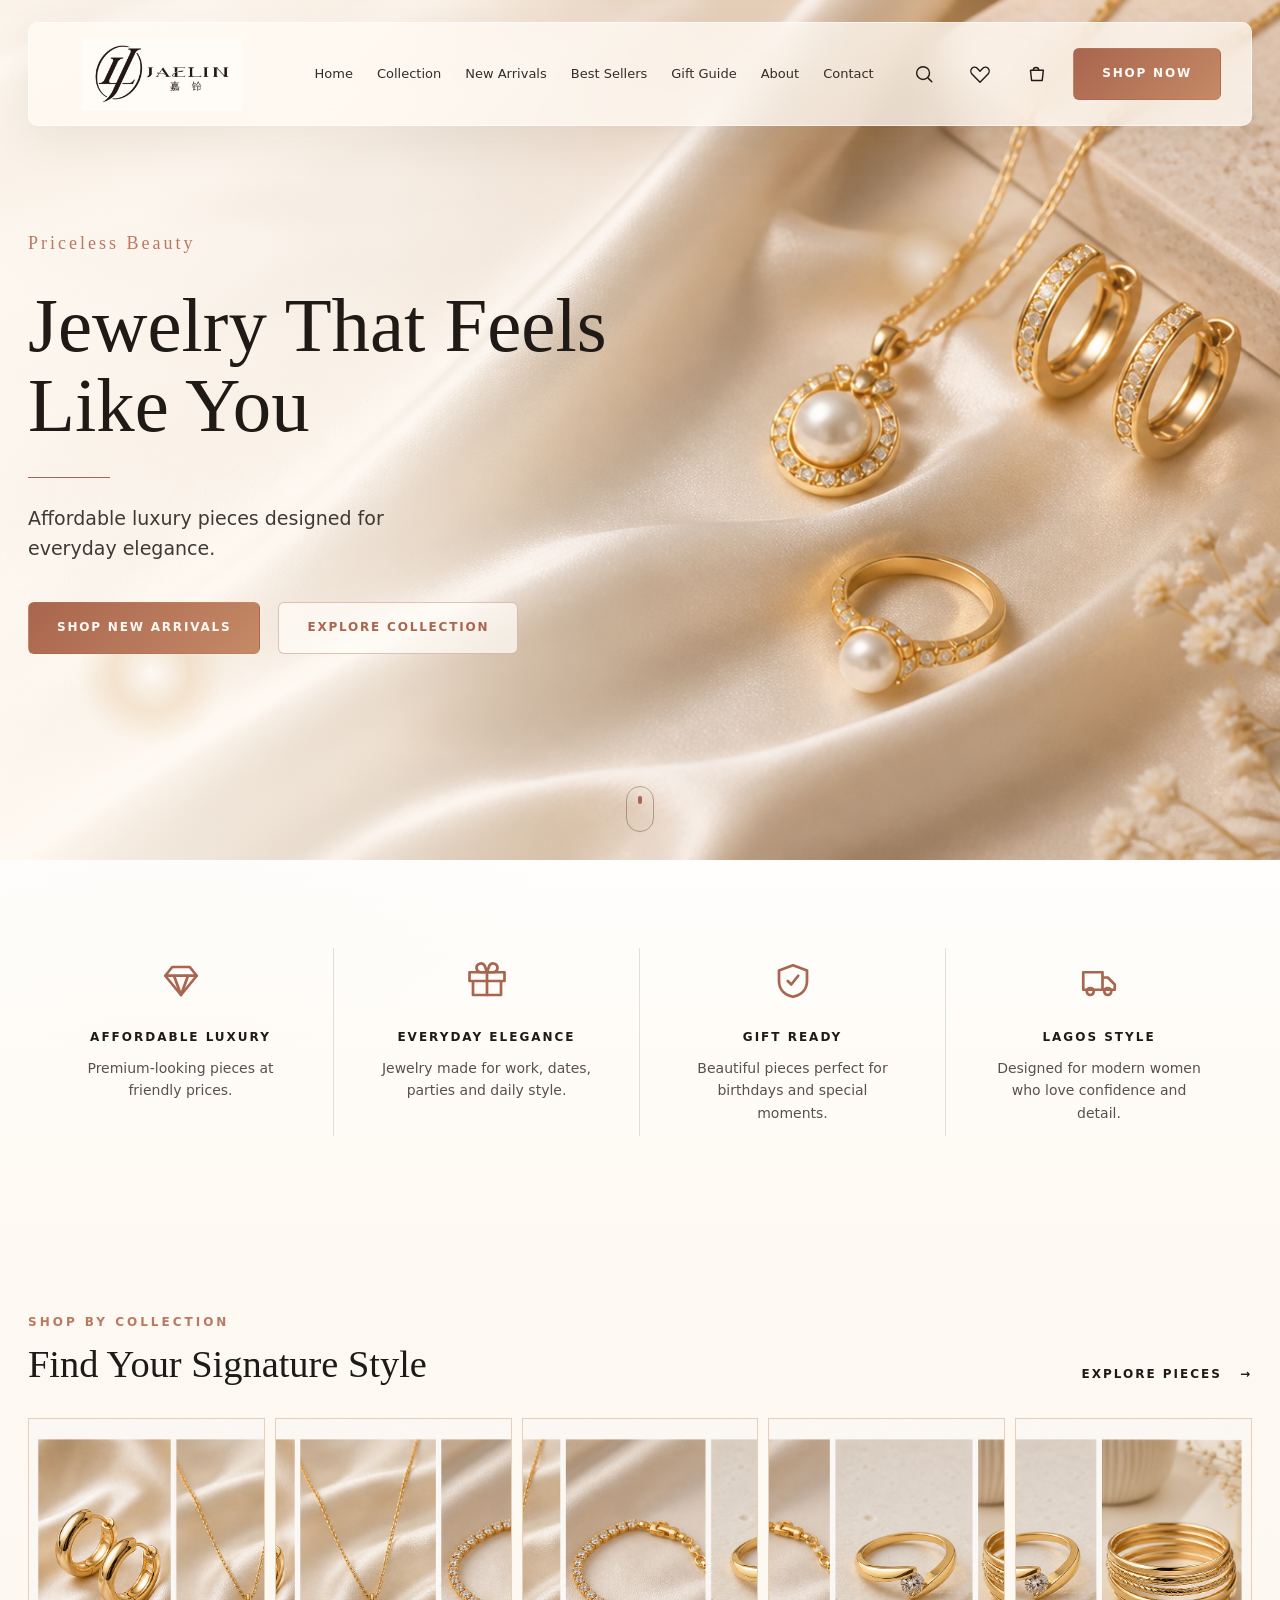
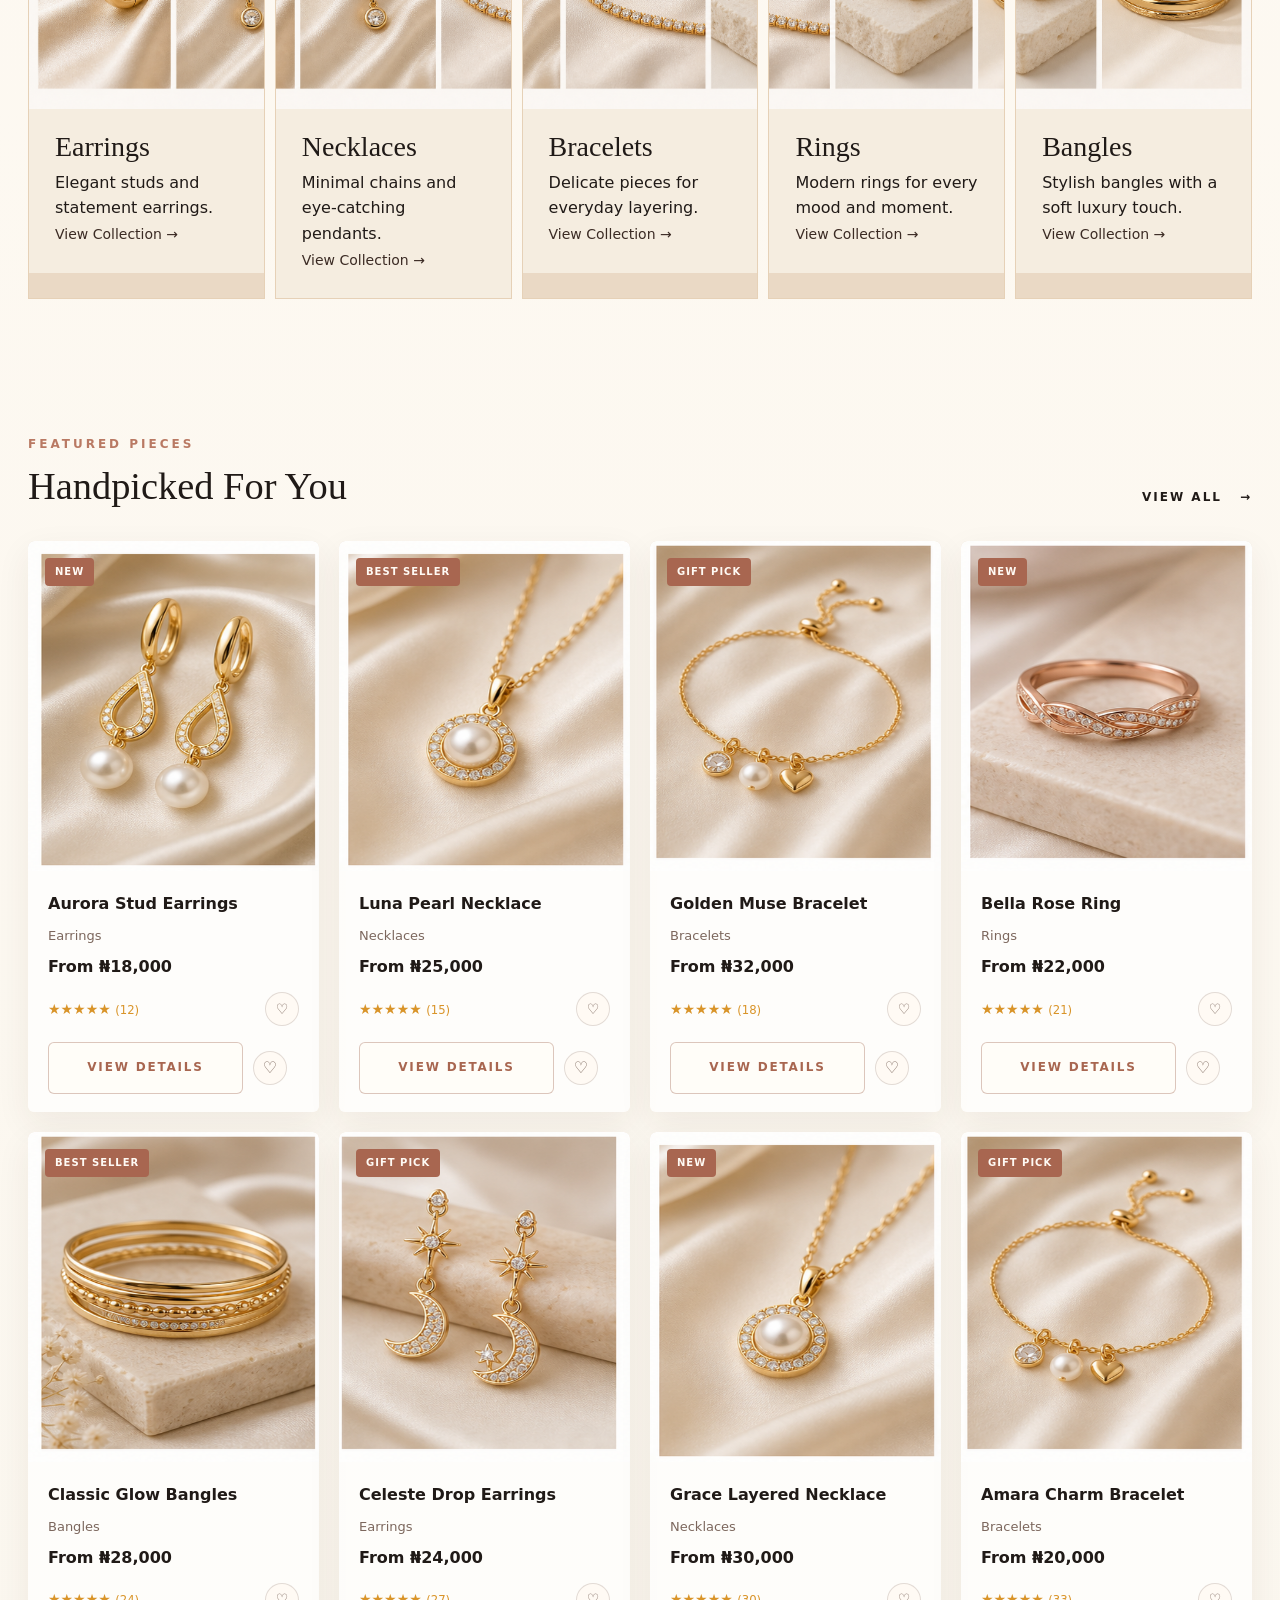
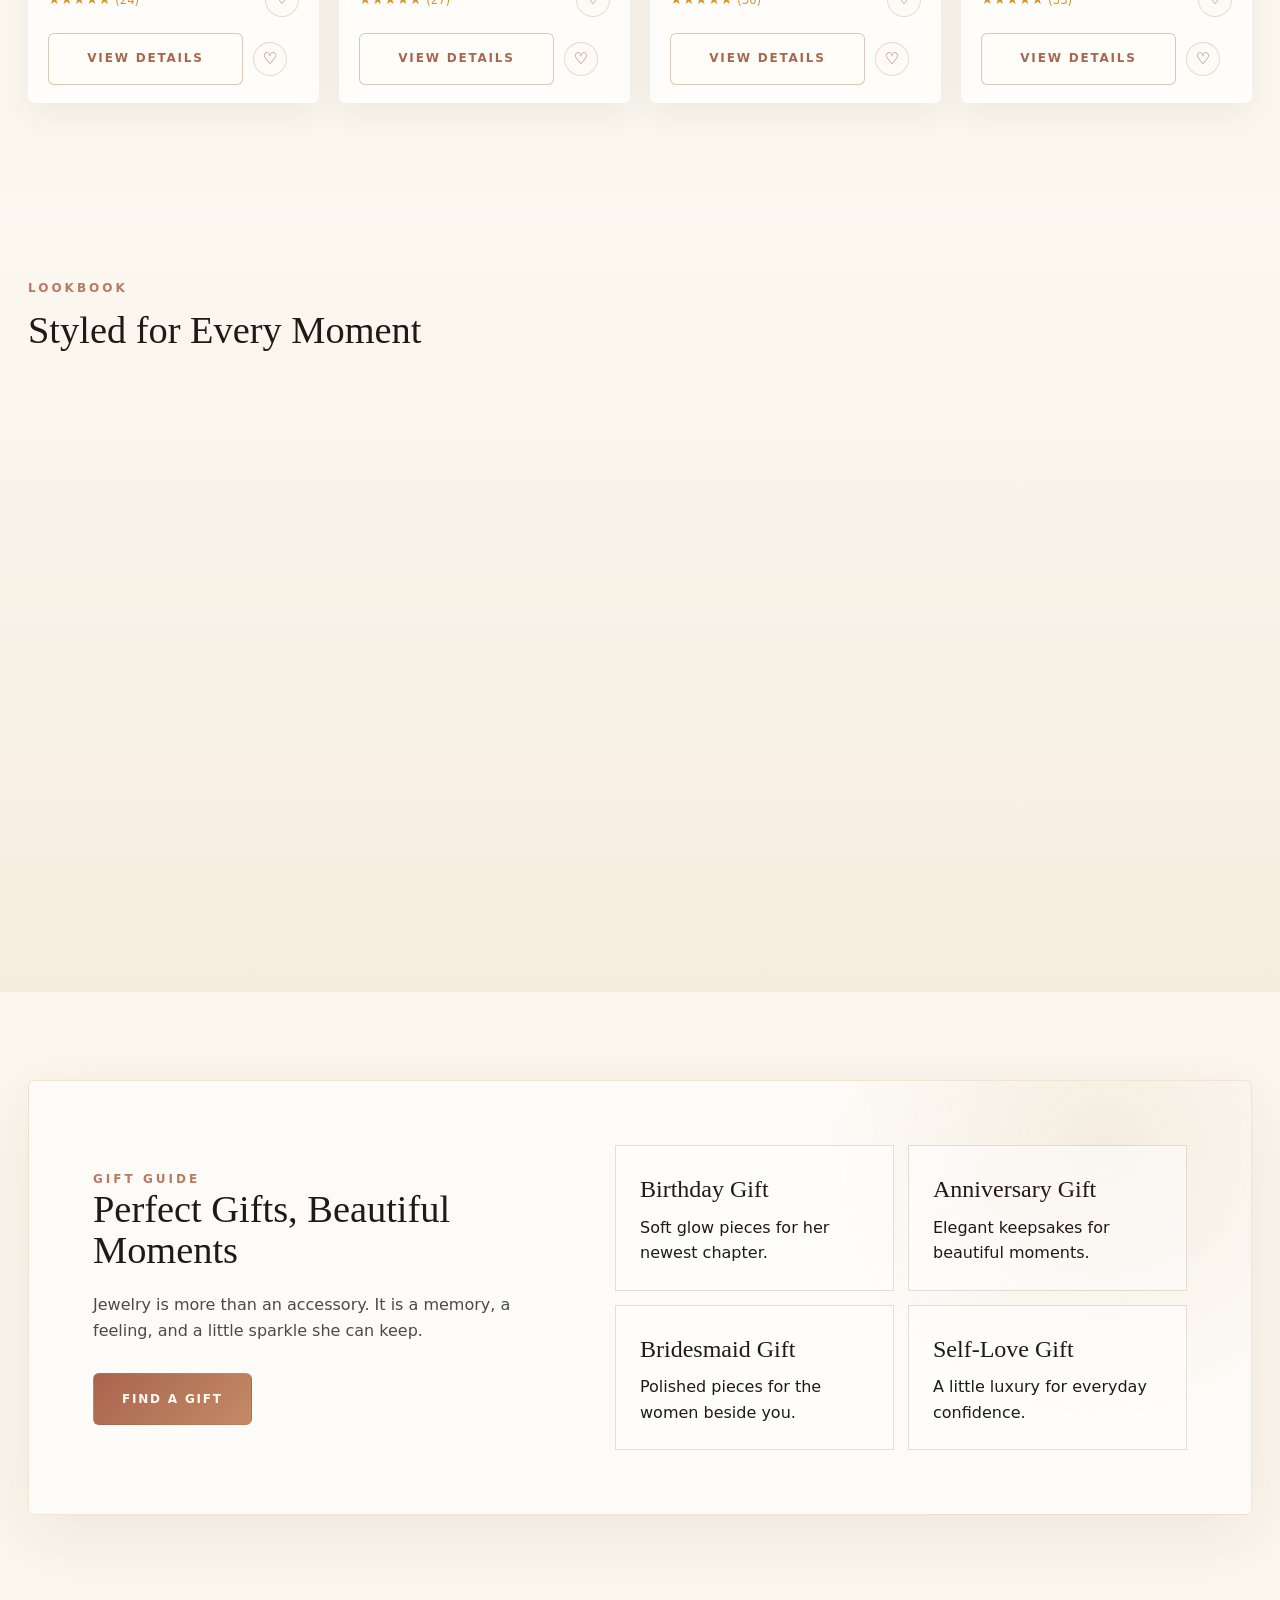
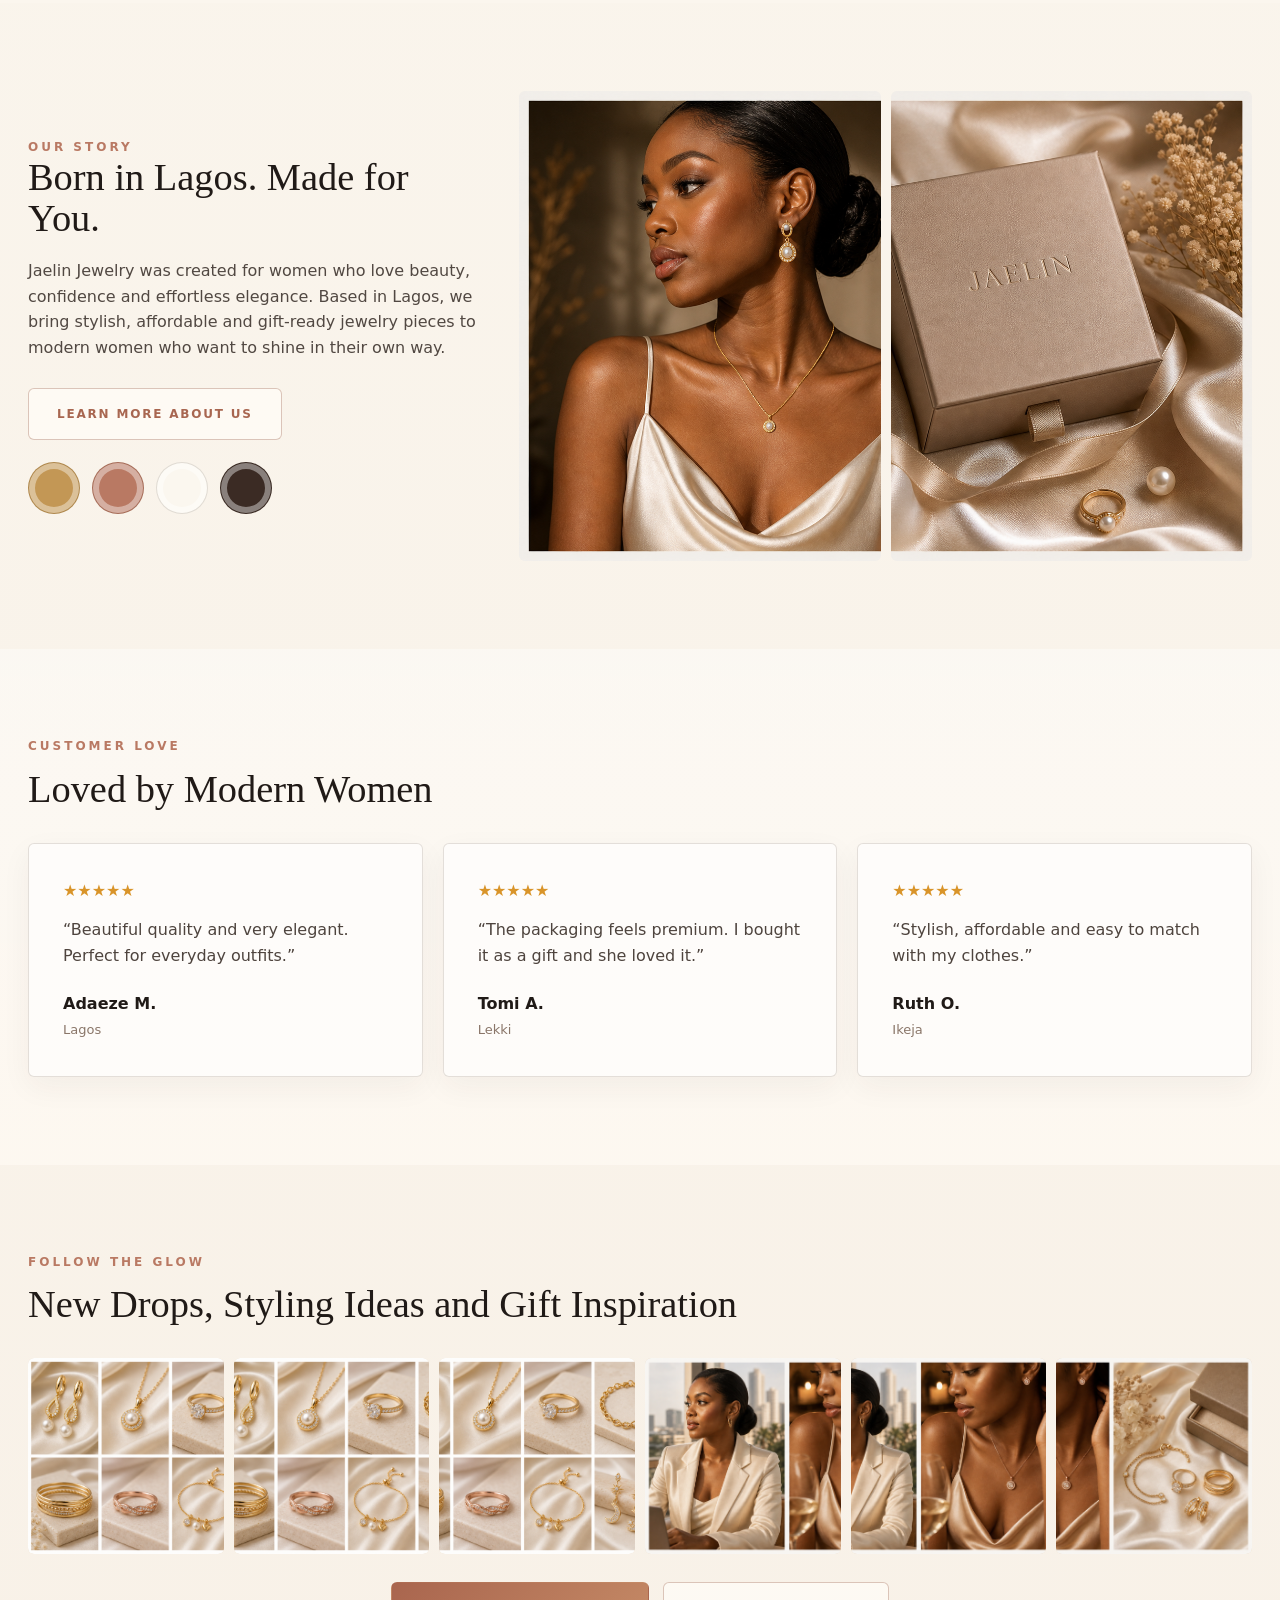
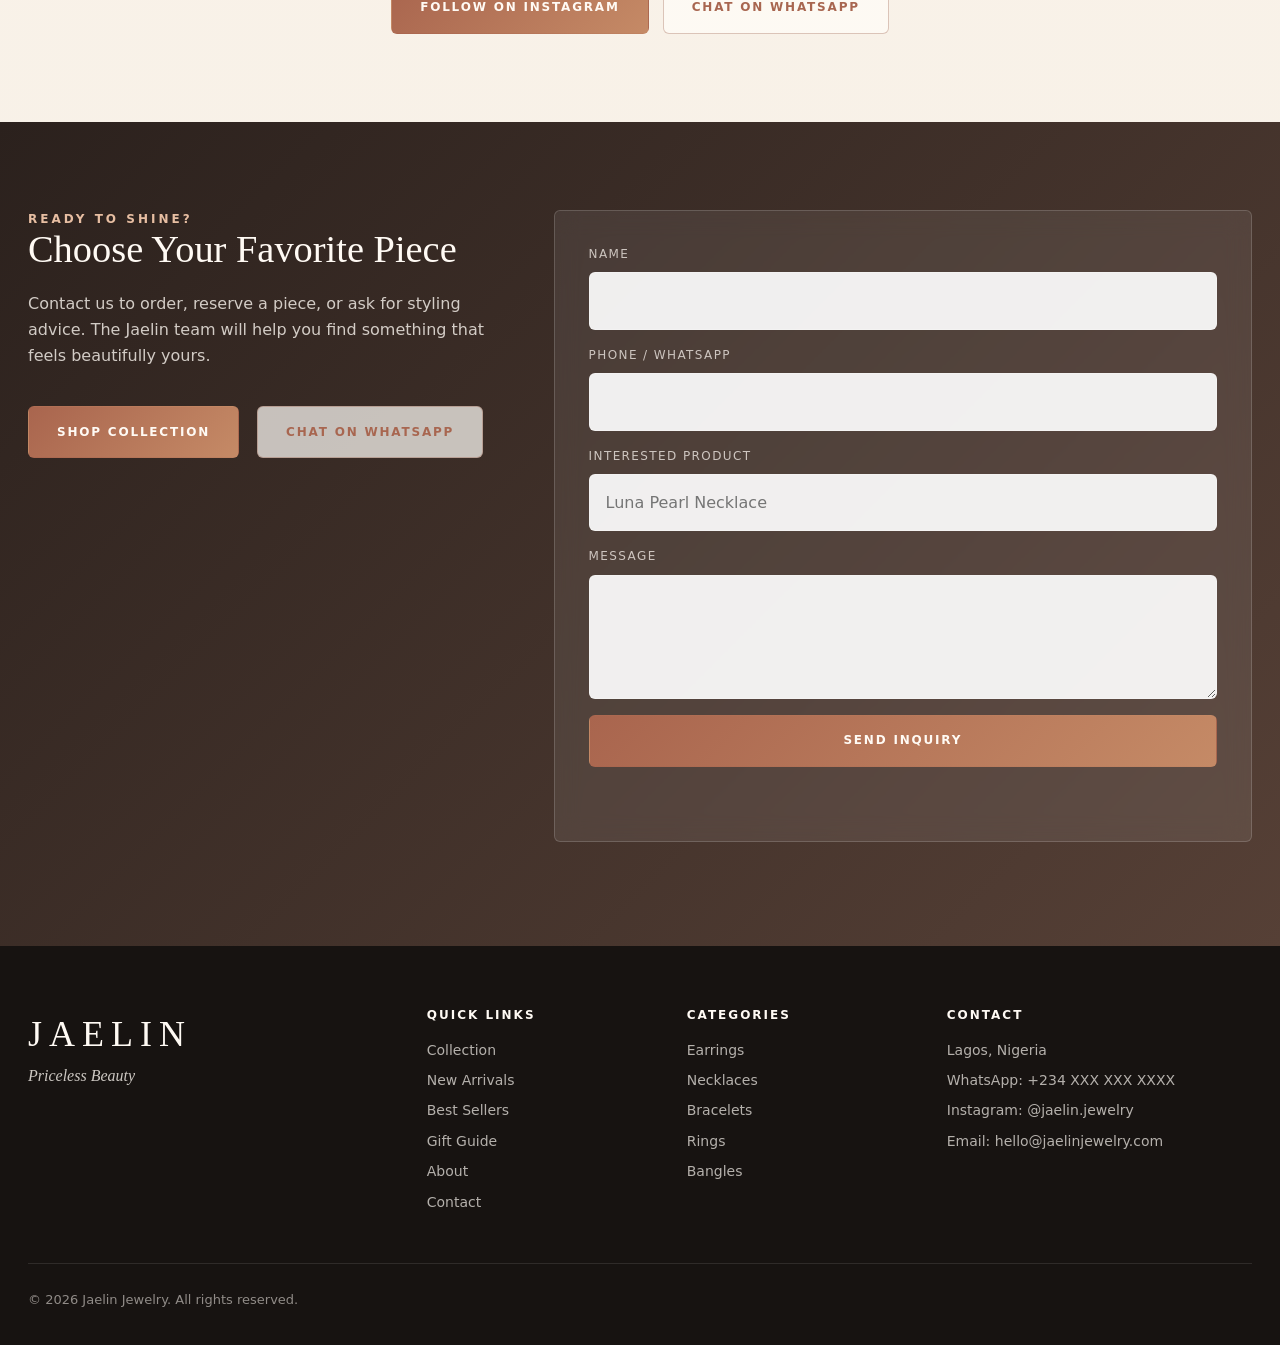
==== index.html @ 7a5c767e "Extract Jaelin Jewelry static site" ====
<!doctype html>
<html lang="en">
<head>
  <meta charset="utf-8">
  <meta name="viewport" content="width=device-width, initial-scale=1">
  <title>Jaelin Jewelry | Priceless Beauty</title>
  <meta name="description" content="Jaelin Jewelry is a Lagos-based affordable luxury jewelry brand for everyday elegance and thoughtful gifts.">
  <style>
    :root {
      --ivory: #fbf7ef;
      --cream: #f4eadc;
      --silk: #ead8c2;
      --champagne: #c39755;
      --rose: #b97963;
      --cocoa: #3b2b24;
      --espresso: #201a17;
      --clay: #a86650;
      --mist: rgba(255, 250, 243, .78);
      --line: rgba(86, 61, 47, .16);
      --shadow: 0 22px 60px rgba(64, 42, 30, .13);
      --radius: 6px;
      --serif: Georgia, "Times New Roman", serif;
      --sans: Inter, ui-sans-serif, system-ui, -apple-system, BlinkMacSystemFont, "Segoe UI", sans-serif;
    }

    * { box-sizing: border-box; }
    html { scroll-behavior: smooth; }
    body {
      margin: 0;
      overflow-x: hidden;
      color: var(--espresso);
      background:
        radial-gradient(circle at 14% 8%, rgba(211, 180, 128, .22), transparent 28rem),
        linear-gradient(180deg, #fffaf3 0%, #fbf7ef 44%, #f7efe5 100%);
      font-family: var(--sans);
      line-height: 1.6;
    }

    img { max-width: 100%; display: block; }
    a { color: inherit; text-decoration: none; }
    button, input, textarea { font: inherit; }
    button { cursor: pointer; }

    .container {
      width: min(1320px, calc(100% - 56px));
      margin: 0 auto;
    }

    .eyebrow {
      color: var(--rose);
      font-size: 12px;
      letter-spacing: 3px;
      text-transform: uppercase;
      font-weight: 700;
    }

    h1, h2, h3 {
      margin: 0;
      font-family: var(--serif);
      font-weight: 400;
      line-height: 1.05;
      color: var(--espresso);
      letter-spacing: 0;
    }

    h1 { font-size: clamp(52px, 6vw, 104px); max-width: 680px; }
    h2 { font-size: clamp(32px, 3vw, 52px); }
    h3 { font-size: 26px; }
    p { margin: 0; }

    .btn {
      position: relative;
      display: inline-flex;
      align-items: center;
      justify-content: center;
      gap: 10px;
      min-height: 52px;
      padding: 0 28px;
      border: 1px solid rgba(154, 91, 67, .34);
      border-radius: var(--radius);
      background: rgba(255, 252, 247, .72);
      color: var(--clay);
      font-size: 12px;
      font-weight: 800;
      letter-spacing: 1.8px;
      text-transform: uppercase;
      overflow: hidden;
      transition: transform .25s ease, border-color .25s ease, color .25s ease, background .25s ease;
    }

    .btn::after {
      content: "";
      position: absolute;
      inset: 0;
      transform: translateX(-120%) skewX(-18deg);
      background: linear-gradient(90deg, transparent, rgba(255,255,255,.42), transparent);
      transition: transform .65s ease;
    }

    .btn:hover { transform: translateY(-2px); border-color: rgba(195,151,85,.66); color: var(--espresso); }
    .btn:hover::after { transform: translateX(120%) skewX(-18deg); }
    .btn-primary { background: linear-gradient(135deg, #a9654e, #c58a66); color: #fffaf4; border-color: transparent; }
    .btn-dark { background: var(--espresso); color: #fffaf4; border-color: var(--espresso); }

    .site-header {
      position: fixed;
      z-index: 50;
      top: 22px;
      left: 0;
      width: 100%;
      transition: top .25s ease, background .25s ease, box-shadow .25s ease;
    }

    .nav-shell {
      height: 104px;
      display: flex;
      align-items: center;
      gap: 24px;
      padding: 0 30px;
      border: 1px solid rgba(255,255,255,.58);
      border-radius: 10px;
      background: rgba(255, 250, 243, .76);
      backdrop-filter: blur(18px);
      box-shadow: 0 14px 45px rgba(71, 45, 31, .08);
    }

    .site-header.scrolled { top: 10px; }
    .site-header.scrolled .nav-shell { background: rgba(255, 250, 243, .9); box-shadow: var(--shadow); }

    .brand {
      width: 224px;
      flex: 0 0 auto;
      display: flex;
      align-items: center;
      line-height: 1;
    }

    .brand img {
      width: 206px;
      max-height: 74px;
      object-fit: contain;
      mix-blend-mode: multiply;
    }

    .desktop-nav {
      flex: 1;
      display: flex;
      justify-content: center;
      gap: 24px;
      font-size: 13px;
      color: #352c27;
      white-space: nowrap;
    }

    .desktop-nav a {
      position: relative;
      padding: 10px 0;
    }

    .desktop-nav a::after {
      content: "";
      position: absolute;
      left: 0;
      bottom: 2px;
      width: 100%;
      height: 1px;
      transform: scaleX(0);
      transform-origin: right;
      background: var(--champagne);
      transition: transform .25s ease;
    }

    .desktop-nav a:hover::after { transform: scaleX(1); transform-origin: left; }

    .nav-actions {
      display: flex;
      align-items: center;
      gap: 18px;
    }

    .icon-btn {
      width: 38px;
      height: 38px;
      border: 0;
      border-radius: 999px;
      background: transparent;
      display: inline-grid;
      place-items: center;
      color: var(--espresso);
      transition: background .2s ease, transform .2s ease;
    }

    .icon-btn:hover { background: rgba(177,117,86,.1); transform: translateY(-1px); }
    .icon { width: 22px; height: 22px; stroke: currentColor; stroke-width: 1.55; fill: none; stroke-linecap: round; stroke-linejoin: round; }
    .hamburger { display: none; }

    .mobile-menu {
      display: none;
      position: fixed;
      z-index: 49;
      inset: 0 0 auto 0;
      padding: 132px 28px 28px;
      background: rgba(255, 250, 243, .96);
      backdrop-filter: blur(20px);
      transform: translateY(-105%);
      transition: transform .32s ease;
      box-shadow: var(--shadow);
    }

    .mobile-menu.open { transform: translateY(0); }
    .mobile-menu a { display: block; padding: 16px 0; border-bottom: 1px solid var(--line); font-size: 16px; }

    .hero {
      position: relative;
      min-height: 860px;
      padding-top: 165px;
      background-image:
        linear-gradient(90deg, rgba(255,250,243,.86) 0%, rgba(255,250,243,.68) 30%, rgba(255,250,243,.08) 62%),
        url("assets/hero-jewelry.png");
      background-size: cover;
      background-position: center;
      overflow: hidden;
    }

    .hero::before, .hero::after {
      content: "";
      position: absolute;
      width: 150px;
      height: 150px;
      border-radius: 50%;
      pointer-events: none;
      background: radial-gradient(circle, rgba(255,255,255,.55), rgba(210,157,78,.18) 36%, transparent 70%);
      animation: floatGlow 8s ease-in-out infinite;
    }

    .hero::before { right: 22%; top: 22%; }
    .hero::after { left: 6%; bottom: 13%; animation-delay: -3s; }

    .hero-copy {
      position: relative;
      z-index: 1;
      padding: 64px 0 82px;
      max-width: 700px;
    }

    .hero-copy .eyebrow { margin-bottom: 28px; font-family: var(--serif); font-size: 18px; letter-spacing: 3px; text-transform: none; font-weight: 400; }
    .hero-line { width: 82px; height: 1px; margin: 30px 0 25px; background: var(--clay); }
    .hero-copy p { max-width: 400px; font-size: 19px; color: #3f3934; }
    .hero-ctas { display: flex; gap: 18px; flex-wrap: wrap; margin-top: 38px; }

    .scroll-cue {
      position: absolute;
      left: 50%;
      bottom: 28px;
      transform: translateX(-50%);
      width: 28px;
      height: 46px;
      border: 1px solid rgba(87,61,46,.4);
      border-radius: 999px;
    }
    .scroll-cue::after {
      content: "";
      position: absolute;
      top: 9px;
      left: 50%;
      width: 4px;
      height: 8px;
      transform: translateX(-50%);
      border-radius: 999px;
      background: var(--clay);
      animation: cue 1.8s ease-in-out infinite;
    }

    section { padding: 88px 0; }
    .promise { background: linear-gradient(180deg, rgba(255,255,255,.82), rgba(255,250,243,.72)); }
    .promise-grid {
      display: grid;
      grid-template-columns: repeat(4, 1fr);
      gap: 0;
      border-bottom: 1px solid transparent;
    }

    .promise-card {
      min-height: 150px;
      padding: 12px 44px;
      text-align: center;
      border-right: 1px solid var(--line);
      transition: transform .25s ease;
    }
    .promise-card:last-child { border-right: 0; }
    .promise-card:hover { transform: translateY(-6px); }
    .promise-card .icon { width: 42px; height: 42px; margin: 0 auto 18px; color: var(--clay); }
    .promise-card h4, .product-info h4 {
      margin: 0 0 10px;
      font-size: 12px;
      letter-spacing: 2px;
      text-transform: uppercase;
      color: var(--espresso);
    }
    .promise-card p { color: #5a504a; font-size: 14px; }

    .section-head {
      display: flex;
      justify-content: space-between;
      align-items: end;
      gap: 24px;
      margin-bottom: 34px;
    }
    .section-head .eyebrow { margin-bottom: 12px; }
    .view-all { display: inline-flex; align-items: center; gap: 18px; font-size: 12px; font-weight: 800; letter-spacing: 2px; text-transform: uppercase; }

    .collection-grid {
      display: grid;
      grid-template-columns: repeat(5, 1fr);
      gap: 10px;
    }

    .collection-card {
      position: relative;
      min-height: 390px;
      overflow: hidden;
      background: #ead9c5;
      border: 1px solid rgba(195,151,85,.12);
      transition: transform .28s ease, box-shadow .28s ease, border-color .28s ease;
    }
    .collection-card:hover { transform: translateY(-7px); box-shadow: var(--shadow); border-color: rgba(195,151,85,.48); }
    .collection-card img { width: 100%; height: 290px; object-fit: cover; transition: transform .5s ease; }
    .collection-card:hover img { transform: scale(1.045); }
    .collection-card .copy { padding: 23px 26px 26px; background: rgba(251,247,239,.66); }
    .collection-card h3 { margin-bottom: 8px; font-size: 28px; }
    .text-link { display: inline-flex; gap: 8px; align-items: center; font-size: 14px; color: #3b2b24; }

    .featured { padding-top: 48px; }
    .product-grid {
      display: grid;
      grid-template-columns: repeat(4, 1fr);
      gap: 20px;
    }

    .product-card {
      position: relative;
      overflow: hidden;
      border-radius: var(--radius);
      background: rgba(255,255,255,.72);
      box-shadow: 0 12px 35px rgba(68,45,31,.07);
      transition: transform .28s ease, box-shadow .28s ease;
    }
    .product-card:hover { transform: translateY(-8px); box-shadow: var(--shadow); }
    .product-media {
      position: relative;
      height: 330px;
      overflow: hidden;
      background: var(--silk);
      background-repeat: no-repeat;
      background-size: 400% 200%;
    }
    .product-media img { display: none; }
    .badge {
      position: absolute;
      top: 17px;
      left: 17px;
      z-index: 2;
      padding: 6px 10px;
      border-radius: 4px;
      background: var(--clay);
      color: #fffaf4;
      font-size: 10px;
      font-weight: 800;
      letter-spacing: 1px;
      text-transform: uppercase;
    }
    .quick-view {
      position: absolute;
      left: 18px;
      right: 18px;
      bottom: 18px;
      min-height: 46px;
      transform: translateY(18px);
      opacity: 0;
      border: 0;
      border-radius: var(--radius);
      background: rgba(32,26,23,.88);
      color: #fffaf4;
      font-size: 12px;
      font-weight: 800;
      letter-spacing: 1.6px;
      text-transform: uppercase;
      transition: opacity .25s ease, transform .25s ease;
    }
    .product-card:hover .quick-view { transform: translateY(0); opacity: 1; }
    .product-info { padding: 20px 20px 18px; }
    .product-info h4 { letter-spacing: 0; text-transform: none; font-size: 16px; font-weight: 600; }
    .category { color: #7c675d; font-size: 13px; }
    .price { margin-top: 7px; font-weight: 800; color: var(--espresso); }
    .stars { display: flex; align-items: center; justify-content: space-between; margin-top: 12px; color: #d99429; font-size: 14px; }
    .heart {
      width: 34px;
      height: 34px;
      border: 1px solid rgba(80,60,50,.16);
      border-radius: 999px;
      background: #fffaf4;
      color: #766258;
      transition: transform .2s ease, color .2s ease, background .2s ease;
    }
    .heart.active { color: #b55952; background: #fff0eb; animation: pulse .32s ease; }
    .product-actions {
      display: grid;
      grid-template-columns: 1fr 46px;
      gap: 10px;
      margin-top: 16px;
      align-items: center;
    }

    .lookbook {
      background: linear-gradient(180deg, rgba(255,250,243,.35), rgba(239,224,204,.42));
    }
    .look-grid { display: grid; grid-template-columns: repeat(3, 1fr); gap: 20px; }
    .look-card { position: relative; min-height: 520px; overflow: hidden; border-radius: var(--radius); background: #d8bfa7; }
    .look-card img { width: 100%; height: 100%; object-fit: cover; transition: transform .5s ease; }
    .look-card:hover img { transform: scale(1.035); }
    .look-card::after { content: ""; position: absolute; inset: 0; background: linear-gradient(180deg, transparent 36%, rgba(31,25,21,.72)); }
    .look-card .copy { position: absolute; z-index: 1; left: 28px; right: 28px; bottom: 28px; color: #fffaf4; }
    .look-card h3 { color: #fffaf4; margin-bottom: 8px; }
    .look-card .text-link { margin-top: 18px; color: #fffaf4; }

    .gift {
      position: relative;
      overflow: hidden;
      background: #fbf6ee;
    }
    .gift-panel {
      display: grid;
      grid-template-columns: .9fr 1.1fr;
      gap: 54px;
      align-items: center;
      padding: 64px;
      border: 1px solid rgba(195,151,85,.22);
      border-radius: var(--radius);
      background:
        radial-gradient(circle at 88% 15%, rgba(195,151,85,.14), transparent 17rem),
        rgba(255,255,255,.5);
      box-shadow: 0 20px 70px rgba(75, 47, 29, .08);
    }
    .gift-options { display: grid; grid-template-columns: repeat(2, 1fr); gap: 14px; }
    .gift-chip {
      padding: 24px;
      border: 1px solid var(--line);
      background: rgba(255,255,255,.56);
      transition: transform .22s ease, border-color .22s ease;
    }
    .gift-chip:hover { transform: translateY(-4px); border-color: rgba(195,151,85,.5); }
    .gift-chip strong { display: block; margin-bottom: 6px; font-family: var(--serif); font-size: 24px; font-weight: 400; }

    .story-grid {
      display: grid;
      grid-template-columns: .76fr 1.24fr;
      gap: 42px;
      align-items: center;
    }
    .story-copy p { max-width: 480px; margin: 20px 0 28px; color: #514842; }
    .story-media { display: grid; grid-template-columns: 1fr 1fr; gap: 10px; }
    .story-media img { height: 470px; width: 100%; object-fit: cover; border-radius: var(--radius); }
    .swatches { display: flex; gap: 12px; margin-top: 22px; }
    .swatch { width: 52px; height: 52px; border-radius: 50%; border: 1px solid rgba(32,26,23,.12); box-shadow: inset 0 0 0 6px rgba(255,255,255,.4); }

    .testimonials { background: linear-gradient(180deg, rgba(255,255,255,.4), rgba(255,250,243,.72)); }
    .testimonial-grid { display: grid; grid-template-columns: repeat(3, 1fr); gap: 20px; }
    .quote {
      padding: 34px;
      border: 1px solid var(--line);
      border-radius: var(--radius);
      background: rgba(255,255,255,.62);
      box-shadow: 0 10px 30px rgba(68,45,31,.05);
    }
    .quote p { margin: 14px 0 22px; color: #4e443e; }
    .quote strong { display: block; }
    .quote span { color: #8a7669; font-size: 13px; }

    .social-grid { display: grid; grid-template-columns: repeat(6, 1fr); gap: 10px; }
    .social-tile { aspect-ratio: 1; overflow: hidden; border-radius: var(--radius); background: #ead8c2; }
    .social-tile img { width: 100%; height: 100%; object-fit: cover; transition: transform .35s ease; }
    .social-tile:hover img { transform: scale(1.06); }
    .social-actions { margin-top: 28px; display: flex; gap: 14px; justify-content: center; flex-wrap: wrap; }

    .contact {
      padding-bottom: 104px;
      background: linear-gradient(135deg, #2b211d, #564036);
      color: #fffaf4;
    }
    .contact h2, .contact h3 { color: #fffaf4; }
    .contact .eyebrow { color: #e7bea2; }
    .contact-grid {
      display: grid;
      grid-template-columns: .8fr 1.2fr;
      gap: 60px;
      align-items: start;
    }
    .contact-copy p { max-width: 480px; margin: 22px 0 32px; color: rgba(255,250,244,.78); }
    .contact-form {
      display: grid;
      gap: 16px;
      padding: 34px;
      border: 1px solid rgba(255,255,255,.16);
      border-radius: var(--radius);
      background: rgba(255,255,255,.08);
      backdrop-filter: blur(12px);
    }
    .field { display: grid; gap: 8px; }
    .field label { font-size: 12px; letter-spacing: 1.4px; text-transform: uppercase; color: rgba(255,250,244,.72); }
    .field input, .field textarea {
      width: 100%;
      border: 1px solid rgba(255,255,255,.2);
      border-radius: var(--radius);
      background: rgba(255,255,255,.92);
      color: var(--espresso);
      padding: 15px 16px;
      outline: 0;
    }
    .field textarea { min-height: 124px; resize: vertical; }
    .form-note { min-height: 24px; color: #f1cfb6; }

    .site-footer {
      padding: 60px 0 34px;
      background: #171311;
      color: rgba(255,250,244,.78);
    }
    .footer-grid {
      display: grid;
      grid-template-columns: 1.3fr .8fr .8fr 1.1fr;
      gap: 38px;
      padding-bottom: 42px;
      border-bottom: 1px solid rgba(255,255,255,.1);
    }
    .footer-logo strong { display: block; font-family: var(--serif); color: #fffaf4; font-size: 36px; font-weight: 400; letter-spacing: 7px; }
    .footer-logo span { font-family: var(--serif); font-style: italic; }
    .footer-col h4 { color: #fffaf4; margin: 0 0 14px; font-size: 12px; letter-spacing: 2px; text-transform: uppercase; }
    .footer-col a, .footer-col p { display: block; margin: 8px 0; color: rgba(255,250,244,.68); font-size: 14px; }
    .copyright { padding-top: 26px; font-size: 13px; color: rgba(255,250,244,.52); }

    .modal, .toast {
      position: fixed;
      z-index: 100;
      pointer-events: none;
      opacity: 0;
      transition: opacity .25s ease;
    }
    .modal { inset: 0; display: grid; place-items: center; padding: 24px; background: rgba(31,25,21,.5); }
    .modal.open { pointer-events: auto; opacity: 1; }
    .modal-card {
      width: min(840px, 100%);
      max-height: min(760px, calc(100vh - 48px));
      overflow: auto;
      display: grid;
      grid-template-columns: 1fr 1fr;
      gap: 0;
      border-radius: 10px;
      background: #fffaf4;
      transform: scale(.96) translateY(16px);
      transition: transform .25s ease;
      box-shadow: 0 35px 90px rgba(0,0,0,.28);
    }
    .modal.open .modal-card { transform: scale(1) translateY(0); }
    .modal-media {
      min-height: 460px;
      background: #ead8c2;
      background-repeat: no-repeat;
      background-size: 400% 200%;
    }
    .modal-media img { display: none; }
    .modal-body { position: relative; padding: 38px; }
    .modal-close { position: absolute; top: 18px; right: 18px; }
    .modal-body h3 { margin: 12px 0; font-size: 38px; }
    .detail-list { margin: 22px 0; padding: 18px 0; border-top: 1px solid var(--line); border-bottom: 1px solid var(--line); color: #584c45; }
    .modal-actions { display: flex; flex-wrap: wrap; gap: 12px; }

    .toast {
      left: 50%;
      bottom: 34px;
      transform: translate(-50%, 16px);
      padding: 15px 20px;
      border-radius: 999px;
      background: rgba(32,26,23,.94);
      color: #fffaf4;
      box-shadow: var(--shadow);
    }
    .toast.show { opacity: 1; transform: translate(-50%, 0); }

    .bottom-cta {
      display: none;
      position: fixed;
      z-index: 45;
      left: 14px;
      right: 14px;
      bottom: 14px;
      min-height: 56px;
      border: 0;
      border-radius: 999px;
      background: linear-gradient(135deg, #a9654e, #c58a66);
      color: #fffaf4;
      font-weight: 800;
      letter-spacing: 1.4px;
      text-transform: uppercase;
      box-shadow: 0 18px 42px rgba(70, 43, 31, .24);
    }
    .mobile-quick-nav {
      display: none;
      position: fixed;
      z-index: 44;
      left: 14px;
      right: 14px;
      bottom: 78px;
      grid-template-columns: repeat(4, 1fr);
      border: 1px solid rgba(255,255,255,.58);
      border-radius: 999px;
      background: rgba(255, 250, 243, .9);
      backdrop-filter: blur(14px);
      box-shadow: 0 14px 38px rgba(70,43,31,.12);
      overflow: hidden;
    }
    .mobile-quick-nav a,
    .mobile-quick-nav button {
      min-height: 44px;
      border: 0;
      background: transparent;
      color: var(--espresso);
      display: grid;
      place-items: center;
      font-size: 11px;
      font-weight: 800;
      letter-spacing: 1px;
      text-transform: uppercase;
    }

    .reveal { opacity: 0; transform: translateY(26px); transition: opacity .7s ease, transform .7s ease; }
    .reveal.in { opacity: 1; transform: translateY(0); }

    @keyframes floatGlow {
      0%, 100% { transform: translate3d(0,0,0); opacity: .75; }
      50% { transform: translate3d(18px,-20px,0); opacity: .38; }
    }
    @keyframes cue {
      0% { transform: translate(-50%, 0); opacity: 1; }
      70% { transform: translate(-50%, 15px); opacity: 0; }
      100% { transform: translate(-50%, 0); opacity: 0; }
    }
    @keyframes pulse {
      0%,100% { transform: scale(1); }
      50% { transform: scale(1.18); }
    }

    @media (max-width: 1120px) {
      .desktop-nav { display: none; }
      .hamburger, .mobile-menu { display: block; }
      .nav-shell { height: 88px; padding: 0 24px; justify-content: space-between; }
      .brand { width: auto; }
      .brand img { width: 176px; max-height: 62px; }
      .nav-actions .icon-btn:not(.hamburger), .nav-actions .btn { display: none; }
      .hero { min-height: 850px; padding-top: 122px; background-position: 58% center; }
      .promise-grid { grid-template-columns: repeat(2, 1fr); }
      .promise-card:nth-child(2) { border-right: 0; }
      .collection-grid { grid-template-columns: repeat(3, 1fr); }
      .product-grid { grid-template-columns: repeat(2, 1fr); }
      .story-grid, .contact-grid, .gift-panel { grid-template-columns: 1fr; }
      .social-grid { grid-template-columns: repeat(3, 1fr); }
      .footer-grid { grid-template-columns: repeat(2, 1fr); }
    }

    @media (max-width: 720px) {
      .container { width: min(100% - 32px, 560px); }
      .site-header { top: 12px; }
      .nav-shell { height: 76px; border-radius: 8px; padding: 0 16px; }
      .brand img { width: 142px; max-height: 54px; }
      .hero {
        min-height: 780px;
        padding-top: 90px;
        background-image:
          linear-gradient(180deg, rgba(255,250,243,.9) 0%, rgba(255,250,243,.74) 42%, rgba(255,250,243,.22) 100%),
          url("assets/hero-jewelry.png");
        background-position: 61% top;
      }
      .hero-copy { padding: 92px 0 70px; }
      .hero-copy .eyebrow { font-size: 15px; margin-bottom: 18px; }
      h1 { font-size: 48px; max-width: 340px; }
      h2 { font-size: 34px; }
      .hero-copy p { font-size: 16px; max-width: 310px; }
      .hero-ctas { margin-top: 28px; gap: 10px; }
      .btn { width: 100%; min-height: 50px; padding: 0 18px; }
      section { padding: 62px 0; }
      .section-head { align-items: start; flex-direction: column; margin-bottom: 26px; }
      .promise-grid, .collection-grid, .product-grid, .look-grid, .testimonial-grid, .footer-grid { grid-template-columns: 1fr; }
      .promise-card { border-right: 0; border-bottom: 1px solid var(--line); padding: 24px 18px; }
      .collection-card { min-height: auto; }
      .collection-card img, .product-media { height: 280px; }
      .look-card { min-height: 390px; }
      .gift-panel { padding: 28px; }
      .gift-options { grid-template-columns: 1fr; }
      .story-media { grid-template-columns: 1fr; }
      .story-media img { height: 340px; }
      .social-grid { grid-template-columns: repeat(2, 1fr); }
      .contact-form { padding: 22px; }
      .modal-card { grid-template-columns: 1fr; }
      .modal-media { min-height: 280px; }
      .modal-body { padding: 28px 22px 24px; }
      .modal-body h3 { font-size: 30px; }
      .bottom-cta { display: block; }
      .mobile-quick-nav { display: grid; }
      body { padding-bottom: 138px; }
    }
  </style>
</head>
<body>
  <header class="site-header" id="header">
    <div class="container">
      <div class="nav-shell">
        <a class="brand" href="index.html#home" aria-label="Jaelin Jewelry Home">
          <img src="assets/jaelin-logo.jpg" alt="Jaelin Jewelry logo">
        </a>
        <nav class="desktop-nav" aria-label="Primary navigation">
          <a href="index.html#home">Home</a>
          <a href="collection.html">Collection</a>
          <a href="new-arrivals.html">New Arrivals</a>
          <a href="collection.html#best-sellers">Best Sellers</a>
          <a href="gift-guide.html">Gift Guide</a>
          <a href="about.html">About</a>
          <a href="contact.html">Contact</a>
        </nav>
        <div class="nav-actions">
          <button class="icon-btn" aria-label="Search"><svg class="icon" viewBox="0 0 24 24"><circle cx="11" cy="11" r="7"></circle><path d="m16.5 16.5 4 4"></path></svg></button>
          <button class="icon-btn js-wishlist" aria-label="Wishlist"><svg class="icon" viewBox="0 0 24 24"><path d="M20.8 5.8c-1.5-1.7-4.1-1.7-5.7 0L12 9l-3.1-3.2c-1.6-1.7-4.2-1.7-5.7 0-1.6 1.7-1.6 4.4 0 6.1L12 21l8.8-9.1c1.6-1.7 1.6-4.4 0-6.1z"></path></svg></button>
          <button class="icon-btn" aria-label="Cart"><svg class="icon" viewBox="0 0 24 24"><path d="M6 8h14l-1.2 11H7.2L6 8z"></path><path d="M9 8a3 3 0 0 1 6 0"></path></svg></button>
          <a class="btn btn-primary" href="collection.html">Shop Now</a>
          <button class="icon-btn hamburger" id="menuToggle" aria-label="Open menu" aria-expanded="false"><svg class="icon" viewBox="0 0 24 24"><path d="M4 7h16M4 12h16M4 17h16"></path></svg></button>
        </div>
      </div>
    </div>
  </header>

  <nav class="mobile-menu" id="mobileMenu" aria-label="Mobile navigation">
    <a href="index.html#home">Home</a>
    <a href="collection.html">Collection</a>
    <a href="new-arrivals.html">New Arrivals</a>
    <a href="collection.html#best-sellers">Best Sellers</a>
    <a href="gift-guide.html">Gift Guide</a>
    <a href="about.html">About</a>
    <a href="contact.html">Contact</a>
  </nav>

  <main>
    <section class="hero" id="home">
      <div class="container">
        <div class="hero-copy reveal">
          <div class="eyebrow">Priceless Beauty</div>
          <h1>Jewelry That Feels Like You</h1>
          <div class="hero-line"></div>
          <p>Affordable luxury pieces designed for everyday elegance.</p>
          <div class="hero-ctas">
            <a class="btn btn-primary" href="new-arrivals.html">Shop New Arrivals</a>
            <a class="btn" href="collection.html">Explore Collection</a>
          </div>
        </div>
      </div>
      <a href="#promise" class="scroll-cue" aria-label="Scroll to brand promise"></a>
    </section>

    <section class="promise" id="promise">
      <div class="container">
        <div class="promise-grid reveal">
          <article class="promise-card">
            <svg class="icon" viewBox="0 0 24 24"><path d="M3 9h18l-9 11L3 9z"></path><path d="M7 4h10l4 5H3l4-5zM8 9l4 11 4-11"></path></svg>
            <h4>Affordable Luxury</h4>
            <p>Premium-looking pieces at friendly prices.</p>
          </article>
          <article class="promise-card">
            <svg class="icon" viewBox="0 0 24 24"><path d="M20 12v8H4v-8M2 7h20v5H2z"></path><path d="M12 20V7M12 7H8.5a2.5 2.5 0 1 1 2.2-3.7L12 7zm0 0h3.5a2.5 2.5 0 1 0-2.2-3.7L12 7z"></path></svg>
            <h4>Everyday Elegance</h4>
            <p>Jewelry made for work, dates, parties and daily style.</p>
          </article>
          <article class="promise-card">
            <svg class="icon" viewBox="0 0 24 24"><path d="M12 3 20 6v6c0 5-3.4 8-8 9-4.6-1-8-4-8-9V6l8-3z"></path><path d="m9 12 2 2 4-5"></path></svg>
            <h4>Gift Ready</h4>
            <p>Beautiful pieces perfect for birthdays and special moments.</p>
          </article>
          <article class="promise-card">
            <svg class="icon" viewBox="0 0 24 24"><path d="M3 7h11v10H3zM14 10h3l4 4v3h-7z"></path><circle cx="7" cy="18" r="2"></circle><circle cx="17" cy="18" r="2"></circle></svg>
            <h4>Lagos Style</h4>
            <p>Designed for modern women who love confidence and detail.</p>
          </article>
        </div>
      </div>
    </section>

    <section id="collection">
      <div class="container">
        <div class="section-head reveal">
          <div>
            <div class="eyebrow">Shop by Collection</div>
            <h2>Find Your Signature Style</h2>
          </div>
          <a class="view-all" href="collection.html">Explore Pieces <span>→</span></a>
        </div>
        <div class="collection-grid reveal" id="collectionGrid"></div>
      </div>
    </section>

    <section class="featured" id="featured">
      <div class="container">
        <div class="section-head reveal">
          <div>
            <div class="eyebrow">Featured Pieces</div>
            <h2>Handpicked For You</h2>
          </div>
          <a class="view-all" href="collection.html#best-sellers">View All <span>→</span></a>
        </div>
        <div class="product-grid reveal" id="productGrid"></div>
      </div>
    </section>

    <section class="lookbook" id="new">
      <div class="container">
        <div class="section-head reveal">
          <div>
            <div class="eyebrow">Lookbook</div>
            <h2>Styled for Every Moment</h2>
          </div>
        </div>
        <div class="look-grid reveal" id="lookGrid"></div>
      </div>
    </section>

    <section class="gift" id="gift">
      <div class="container">
        <div class="gift-panel reveal">
          <div>
            <div class="eyebrow">Gift Guide</div>
            <h2>Perfect Gifts, Beautiful Moments</h2>
            <p style="margin:22px 0 30px; color:#514842; max-width:520px;">Jewelry is more than an accessory. It is a memory, a feeling, and a little sparkle she can keep.</p>
            <a class="btn btn-primary" href="gift-guide.html">Find a Gift</a>
          </div>
          <div class="gift-options">
            <div class="gift-chip"><strong>Birthday Gift</strong><p>Soft glow pieces for her newest chapter.</p></div>
            <div class="gift-chip"><strong>Anniversary Gift</strong><p>Elegant keepsakes for beautiful moments.</p></div>
            <div class="gift-chip"><strong>Bridesmaid Gift</strong><p>Polished pieces for the women beside you.</p></div>
            <div class="gift-chip"><strong>Self-Love Gift</strong><p>A little luxury for everyday confidence.</p></div>
          </div>
        </div>
      </div>
    </section>

    <section id="about">
      <div class="container">
        <div class="story-grid reveal">
          <div class="story-copy">
            <div class="eyebrow">Our Story</div>
            <h2>Born in Lagos. Made for You.</h2>
            <p>Jaelin Jewelry was created for women who love beauty, confidence and effortless elegance. Based in Lagos, we bring stylish, affordable and gift-ready jewelry pieces to modern women who want to shine in their own way.</p>
            <a class="btn" href="about.html">Learn More About Us</a>
            <div class="swatches" aria-label="Brand colors">
              <span class="swatch" style="background:#c39755"></span>
              <span class="swatch" style="background:#b97963"></span>
              <span class="swatch" style="background:#fbf7ef"></span>
              <span class="swatch" style="background:#3b2b24"></span>
            </div>
          </div>
          <div class="story-media">
            <img src="assets/story-sheet.png" alt="Modern woman wearing Jaelin Jewelry in Lagos" style="object-position:left center;">
            <img src="assets/story-sheet.png" alt="Jaelin Jewelry gift packaging on silk" style="object-position:right center;">
          </div>
        </div>
      </div>
    </section>

    <section class="testimonials">
      <div class="container">
        <div class="section-head reveal">
          <div>
            <div class="eyebrow">Customer Love</div>
            <h2>Loved by Modern Women</h2>
          </div>
        </div>
        <div class="testimonial-grid reveal">
          <article class="quote"><div style="color:#d99429;">★★★★★</div><p>“Beautiful quality and very elegant. Perfect for everyday outfits.”</p><strong>Adaeze M.</strong><span>Lagos</span></article>
          <article class="quote"><div style="color:#d99429;">★★★★★</div><p>“The packaging feels premium. I bought it as a gift and she loved it.”</p><strong>Tomi A.</strong><span>Lekki</span></article>
          <article class="quote"><div style="color:#d99429;">★★★★★</div><p>“Stylish, affordable and easy to match with my clothes.”</p><strong>Ruth O.</strong><span>Ikeja</span></article>
        </div>
      </div>
    </section>

    <section>
      <div class="container">
        <div class="section-head reveal">
          <div>
            <div class="eyebrow">Follow the Glow</div>
            <h2>New Drops, Styling Ideas and Gift Inspiration</h2>
          </div>
        </div>
        <div class="social-grid reveal" id="socialGrid"></div>
        <div class="social-actions reveal">
          <button class="btn btn-primary js-social">Follow on Instagram</button>
          <button class="btn js-whatsapp">Chat on WhatsApp</button>
        </div>
      </div>
    </section>

    <section class="contact" id="contact">
      <div class="container">
        <div class="contact-grid reveal">
          <div class="contact-copy">
            <div class="eyebrow">Ready to Shine?</div>
            <h2>Choose Your Favorite Piece</h2>
            <p>Contact us to order, reserve a piece, or ask for styling advice. The Jaelin team will help you find something that feels beautifully yours.</p>
            <div class="hero-ctas">
              <a class="btn btn-primary" href="collection.html">Shop Collection</a>
              <button class="btn js-whatsapp">Chat on WhatsApp</button>
            </div>
          </div>
          <form class="contact-form" id="contactForm" novalidate>
            <div class="field"><label for="name">Name</label><input id="name" name="name" autocomplete="name" required></div>
            <div class="field"><label for="phone">Phone / WhatsApp</label><input id="phone" name="phone" autocomplete="tel" required></div>
            <div class="field"><label for="product">Interested Product</label><input id="product" name="product" placeholder="Luna Pearl Necklace" required></div>
            <div class="field"><label for="message">Message</label><textarea id="message" name="message" required></textarea></div>
            <button class="btn btn-primary" type="submit">Send Inquiry</button>
            <p class="form-note" id="formNote"></p>
          </form>
        </div>
      </div>
    </section>
  </main>

  <footer class="site-footer">
    <div class="container">
      <div class="footer-grid">
        <div class="footer-logo"><strong>JAELIN</strong><span>Priceless Beauty</span></div>
        <div class="footer-col"><h4>Quick Links</h4><a href="collection.html">Collection</a><a href="new-arrivals.html">New Arrivals</a><a href="collection.html#best-sellers">Best Sellers</a><a href="gift-guide.html">Gift Guide</a><a href="about.html">About</a><a href="contact.html">Contact</a></div>
        <div class="footer-col"><h4>Categories</h4><a href="collection.html#earrings">Earrings</a><a href="collection.html#necklaces">Necklaces</a><a href="collection.html#bracelets">Bracelets</a><a href="collection.html#rings">Rings</a><a href="collection.html#bangles">Bangles</a></div>
        <div class="footer-col"><h4>Contact</h4><p>Lagos, Nigeria</p><p>WhatsApp: +234 XXX XXX XXXX</p><p>Instagram: @jaelin.jewelry</p><p>Email: hello@jaelinjewelry.com</p></div>
      </div>
      <div class="copyright">© 2026 Jaelin Jewelry. All rights reserved.</div>
    </div>
  </footer>

  <div class="modal" id="modal" aria-hidden="true" role="dialog" aria-modal="true">
    <div class="modal-card">
      <div class="modal-media"><img id="modalImage" src="assets/product-sheet.png" alt=""></div>
      <div class="modal-body">
        <button class="icon-btn modal-close" id="modalClose" aria-label="Close"><svg class="icon" viewBox="0 0 24 24"><path d="M6 6l12 12M18 6 6 18"></path></svg></button>
        <div class="eyebrow" id="modalTag">New</div>
        <h3 id="modalTitle">Aurora Stud Earrings</h3>
        <p class="category" id="modalCategory">Earrings</p>
        <p class="price" id="modalPrice">From ₦18,000</p>
        <div class="detail-list">
          <p id="modalDesc">A soft-glow piece designed for elegant everyday styling.</p>
          <p><strong>Scenes:</strong> Daily Wear / Gift / Party / Office</p>
          <p><strong>Material:</strong> Premium alloy, gold-tone finish, pearl-inspired detail</p>
        </div>
        <div class="modal-actions">
          <button class="btn btn-primary js-modal-wishlist">Add to Wishlist</button>
          <button class="btn js-whatsapp">Chat to Order</button>
        </div>
      </div>
    </div>
  </div>

  <div class="toast" id="toast">Added to wishlist</div>
  <nav class="mobile-quick-nav" aria-label="Mobile quick navigation">
    <a href="index.html#home">Home</a>
    <a href="collection.html">Collection</a>
    <button class="js-wishlist" type="button">Wishlist</button>
    <button class="js-whatsapp" type="button">Cart</button>
  </nav>
  <button class="bottom-cta js-whatsapp">Chat to Order</button>

  <script>
    const image = (src, pos) => ({ src, pos });
    const collections = [
      { name: "Earrings", text: "Elegant studs and statement earrings.", img: image("assets/category-sheet.png", "0% center") },
      { name: "Necklaces", text: "Minimal chains and eye-catching pendants.", img: image("assets/category-sheet.png", "25% center") },
      { name: "Bracelets", text: "Delicate pieces for everyday layering.", img: image("assets/category-sheet.png", "50% center") },
      { name: "Rings", text: "Modern rings for every mood and moment.", img: image("assets/category-sheet.png", "75% center") },
      { name: "Bangles", text: "Stylish bangles with a soft luxury touch.", img: image("assets/category-sheet.png", "100% center") }
    ];

    const products = [
      ["Aurora Stud Earrings", "Earrings", "From ₦18,000", "New", "assets/product-sheet.png", "0% 0%"],
      ["Luna Pearl Necklace", "Necklaces", "From ₦25,000", "Best Seller", "assets/product-sheet.png", "33.333% 0%"],
      ["Golden Muse Bracelet", "Bracelets", "From ₦32,000", "Gift Pick", "assets/product-sheet.png", "66.666% 100%"],
      ["Bella Rose Ring", "Rings", "From ₦22,000", "New", "assets/product-sheet.png", "33.333% 100%"],
      ["Classic Glow Bangles", "Bangles", "From ₦28,000", "Best Seller", "assets/product-sheet.png", "0% 100%"],
      ["Celeste Drop Earrings", "Earrings", "From ₦24,000", "Gift Pick", "assets/product-sheet.png", "100% 100%"],
      ["Grace Layered Necklace", "Necklaces", "From ₦30,000", "New", "assets/product-sheet.png", "33.333% 0%"],
      ["Amara Charm Bracelet", "Bracelets", "From ₦20,000", "Gift Pick", "assets/product-sheet.png", "66.666% 100%"]
    ].map(([name, category, price, tag, src, pos]) => ({ name, category, price, tag, src, pos, desc: `${name} brings a refined soft glow to daily styling, thoughtful gifting, and Lagos nights out.` }));

    const looks = [
      ["Office Elegance", "Simple pieces for a polished workday look.", "assets/lookbook-sheet.png", "0% center"],
      ["Date Night Glow", "Soft gold details for romantic evenings.", "assets/lookbook-sheet.png", "50% center"],
      ["Weekend Chic", "Easy layering for brunch, shopping and casual days.", "assets/lookbook-sheet.png", "100% center"]
    ];

    const byId = (id) => document.getElementById(id);
    const toast = byId("toast");

    function showToast(message) {
      toast.textContent = message;
      toast.classList.add("show");
      clearTimeout(showToast.timer);
      showToast.timer = setTimeout(() => toast.classList.remove("show"), 2400);
    }

    function makeImg(src, pos, alt) {
      const img = document.createElement("img");
      img.src = src;
      img.alt = alt;
      img.style.objectPosition = pos;
      return img;
    }

    const collectionGrid = byId("collectionGrid");
    collections.forEach((item) => {
      const card = document.createElement("article");
      card.className = "collection-card";
      card.append(makeImg(item.img.src, item.img.pos, item.name));
      card.insertAdjacentHTML("beforeend", `<div class="copy"><h3>${item.name}</h3><p>${item.text}</p><a class="text-link" href="#featured">View Collection →</a></div>`);
      collectionGrid.append(card);
    });

    const productGrid = byId("productGrid");
    products.forEach((item, index) => {
      const card = document.createElement("article");
      card.className = "product-card reveal";
      card.innerHTML = `
        <div class="product-media">
          <span class="badge">${item.tag}</span>
          <button class="quick-view" data-index="${index}">Quick View</button>
        </div>
        <div class="product-info">
          <h4>${item.name}</h4>
          <p class="category">${item.category}</p>
          <p class="price">${item.price}</p>
          <div class="stars"><span>★★★★★ <small>(${12 + index * 3})</small></span><button class="heart" aria-label="Add ${item.name} to wishlist">♡</button></div>
          <div class="product-actions">
            <button class="btn" data-index="${index}">View Details</button>
            <button class="heart" aria-label="Add ${item.name} to wishlist">♡</button>
          </div>
        </div>`;
      const media = card.querySelector(".product-media");
      media.style.backgroundImage = `url("${item.src}")`;
      media.style.backgroundPosition = item.pos;
      productGrid.append(card);
    });

    const lookGrid = byId("lookGrid");
    looks.forEach(([title, copy, src, pos]) => {
      const card = document.createElement("article");
      card.className = "look-card";
      card.append(makeImg(src, pos, title));
      card.insertAdjacentHTML("beforeend", `<div class="copy"><h3>${title}</h3><p>${copy}</p><a class="text-link" href="#featured">Shop the Look →</a></div>`);
      lookGrid.append(card);
    });

    const socialGrid = byId("socialGrid");
    ["0% 0%","33% 0%","66% 0%","0% 100%","33% 100%","100% 100%"].forEach((pos, index) => {
      const tile = document.createElement("div");
      tile.className = "social-tile";
      tile.append(makeImg(index < 3 ? "assets/product-sheet.png" : "assets/lookbook-sheet.png", pos, "Jaelin Jewelry social post"));
      socialGrid.append(tile);
    });

    function openModal(index) {
      const item = products[index];
      byId("modalTitle").textContent = item.name;
      byId("modalCategory").textContent = item.category;
      byId("modalPrice").textContent = item.price;
      byId("modalTag").textContent = item.tag;
      byId("modalDesc").textContent = item.desc;
      const modalMedia = document.querySelector(".modal-media");
      modalMedia.style.backgroundImage = `url("${item.src}")`;
      modalMedia.style.backgroundPosition = item.pos;
      const modalImage = byId("modalImage");
      modalImage.alt = item.name;
      byId("modal").classList.add("open");
      byId("modal").setAttribute("aria-hidden", "false");
      document.body.style.overflow = "hidden";
    }

    function closeModal() {
      byId("modal").classList.remove("open");
      byId("modal").setAttribute("aria-hidden", "true");
      document.body.style.overflow = "";
    }

    document.addEventListener("click", (event) => {
      const details = event.target.closest("[data-index]");
      if (details) openModal(Number(details.dataset.index));

      const heart = event.target.closest(".heart, .js-wishlist, .js-modal-wishlist");
      if (heart) {
        heart.classList.toggle("active");
        if (heart.classList.contains("heart")) heart.textContent = heart.classList.contains("active") ? "♥" : "♡";
        showToast("Added to wishlist");
      }

      if (event.target.closest(".js-whatsapp")) {
        showToast("WhatsApp contact placeholder. Replace with real number later.");
      }

      if (event.target.closest(".js-social")) {
        showToast("Instagram placeholder. Add your real profile link later.");
      }
    });

    byId("modalClose").addEventListener("click", closeModal);
    byId("modal").addEventListener("click", (event) => { if (event.target.id === "modal") closeModal(); });
    document.addEventListener("keydown", (event) => { if (event.key === "Escape") closeModal(); });

    const menuToggle = byId("menuToggle");
    const mobileMenu = byId("mobileMenu");
    menuToggle.addEventListener("click", () => {
      const open = mobileMenu.classList.toggle("open");
      menuToggle.setAttribute("aria-expanded", String(open));
    });
    mobileMenu.addEventListener("click", (event) => {
      if (event.target.tagName === "A") {
        mobileMenu.classList.remove("open");
        menuToggle.setAttribute("aria-expanded", "false");
      }
    });

    const header = byId("header");
    window.addEventListener("scroll", () => header.classList.toggle("scrolled", window.scrollY > 20), { passive: true });

    const observer = new IntersectionObserver((entries) => {
      entries.forEach((entry) => {
        if (entry.isIntersecting) {
          entry.target.classList.add("in");
          observer.unobserve(entry.target);
        }
      });
    }, { threshold: .12 });
    document.querySelectorAll(".reveal").forEach((node) => observer.observe(node));

    byId("contactForm").addEventListener("submit", (event) => {
      event.preventDefault();
      const form = event.currentTarget;
      const note = byId("formNote");
      const missing = [...form.querySelectorAll("[required]")].filter((field) => !field.value.trim());
      if (missing.length) {
        note.textContent = "Please complete all fields before sending.";
        missing[0].focus();
        return;
      }
      note.textContent = "Thank you. Jaelin team will contact you soon.";
      form.reset();
      showToast("Inquiry sent");
    });
  </script>
</body>
</html>
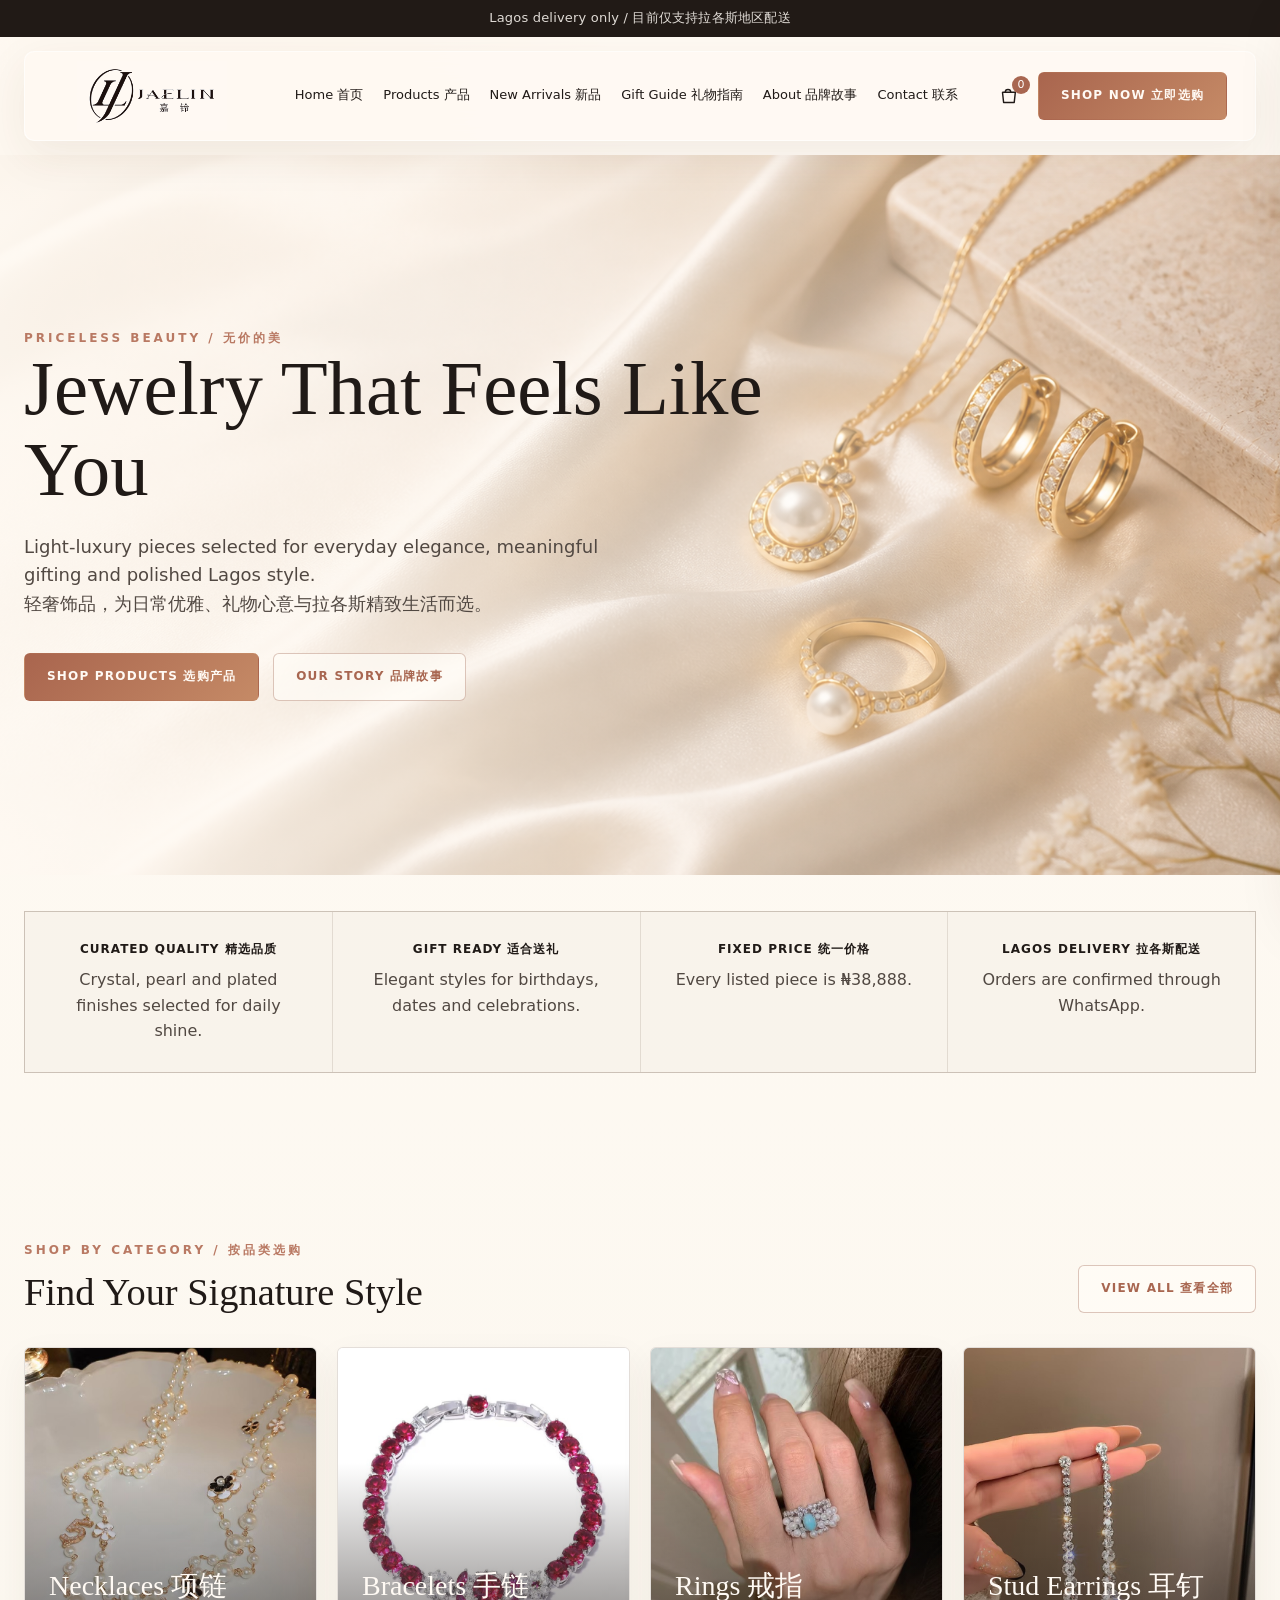
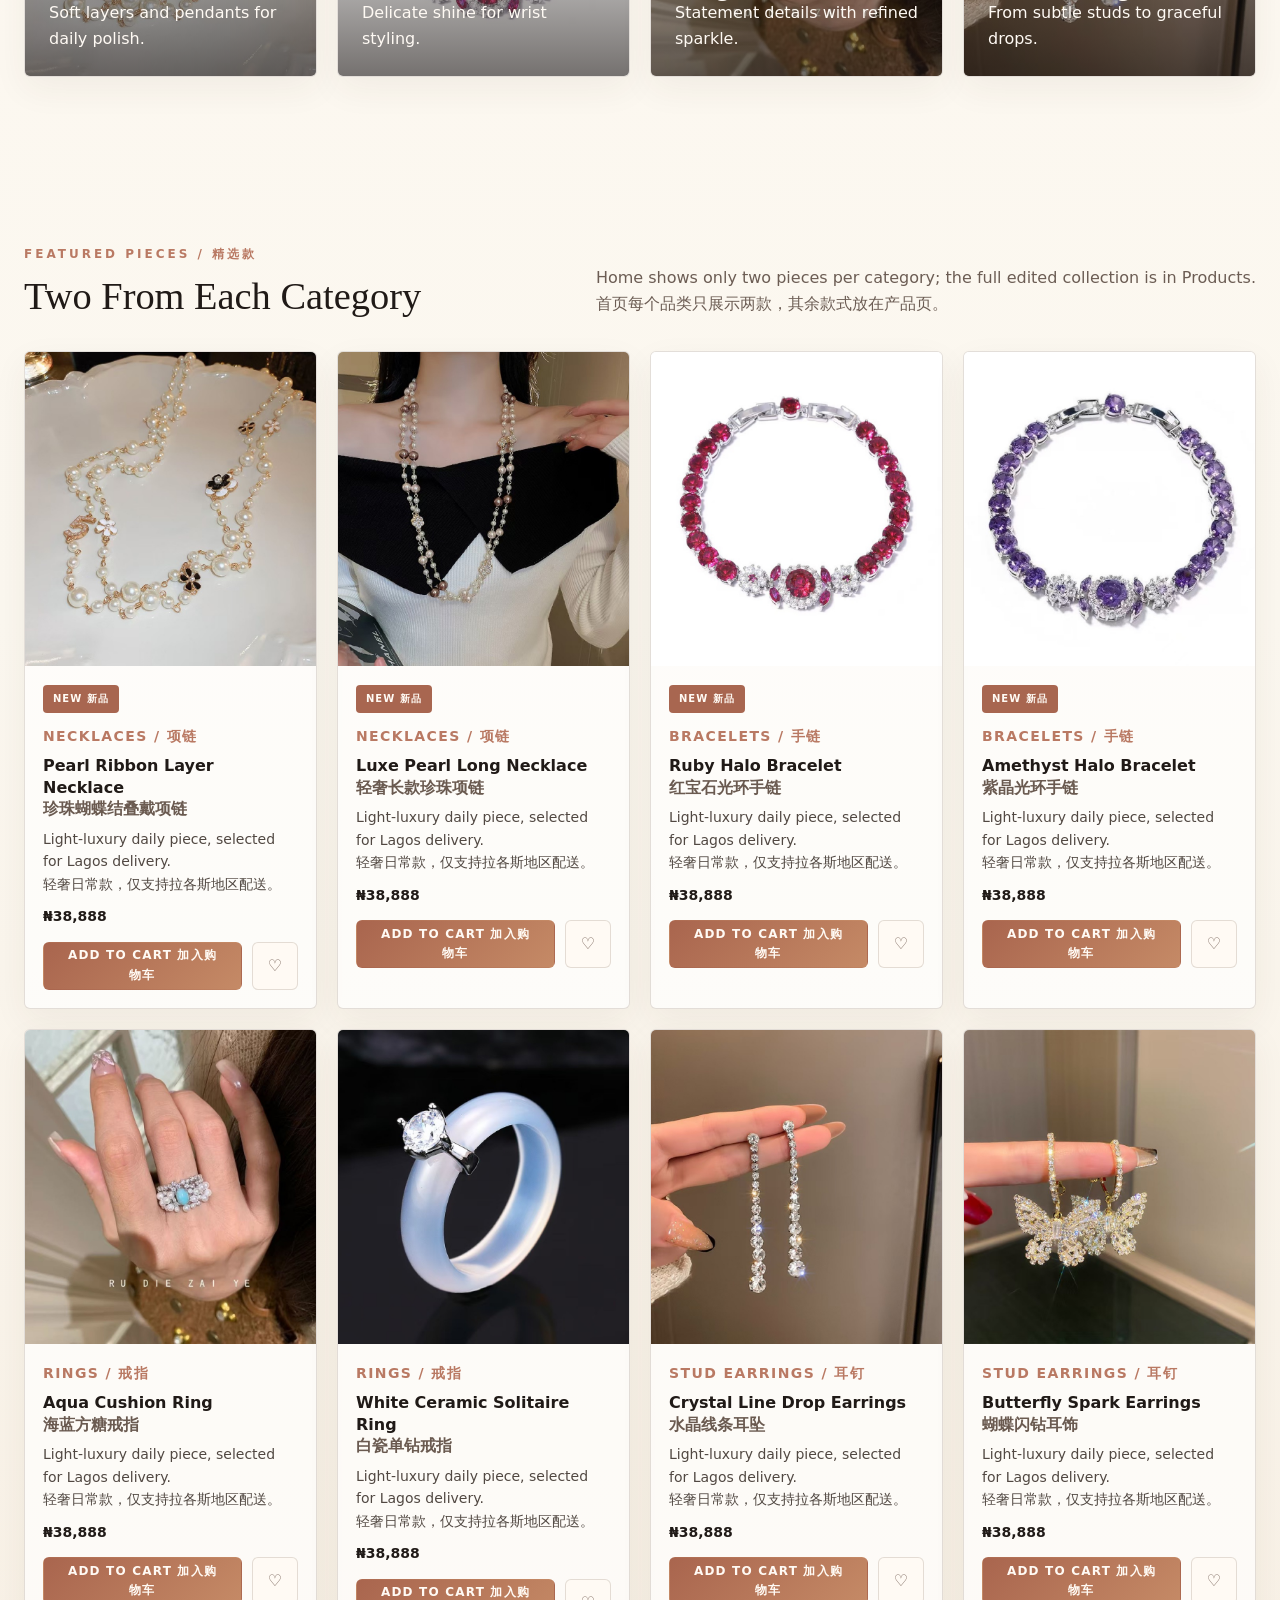
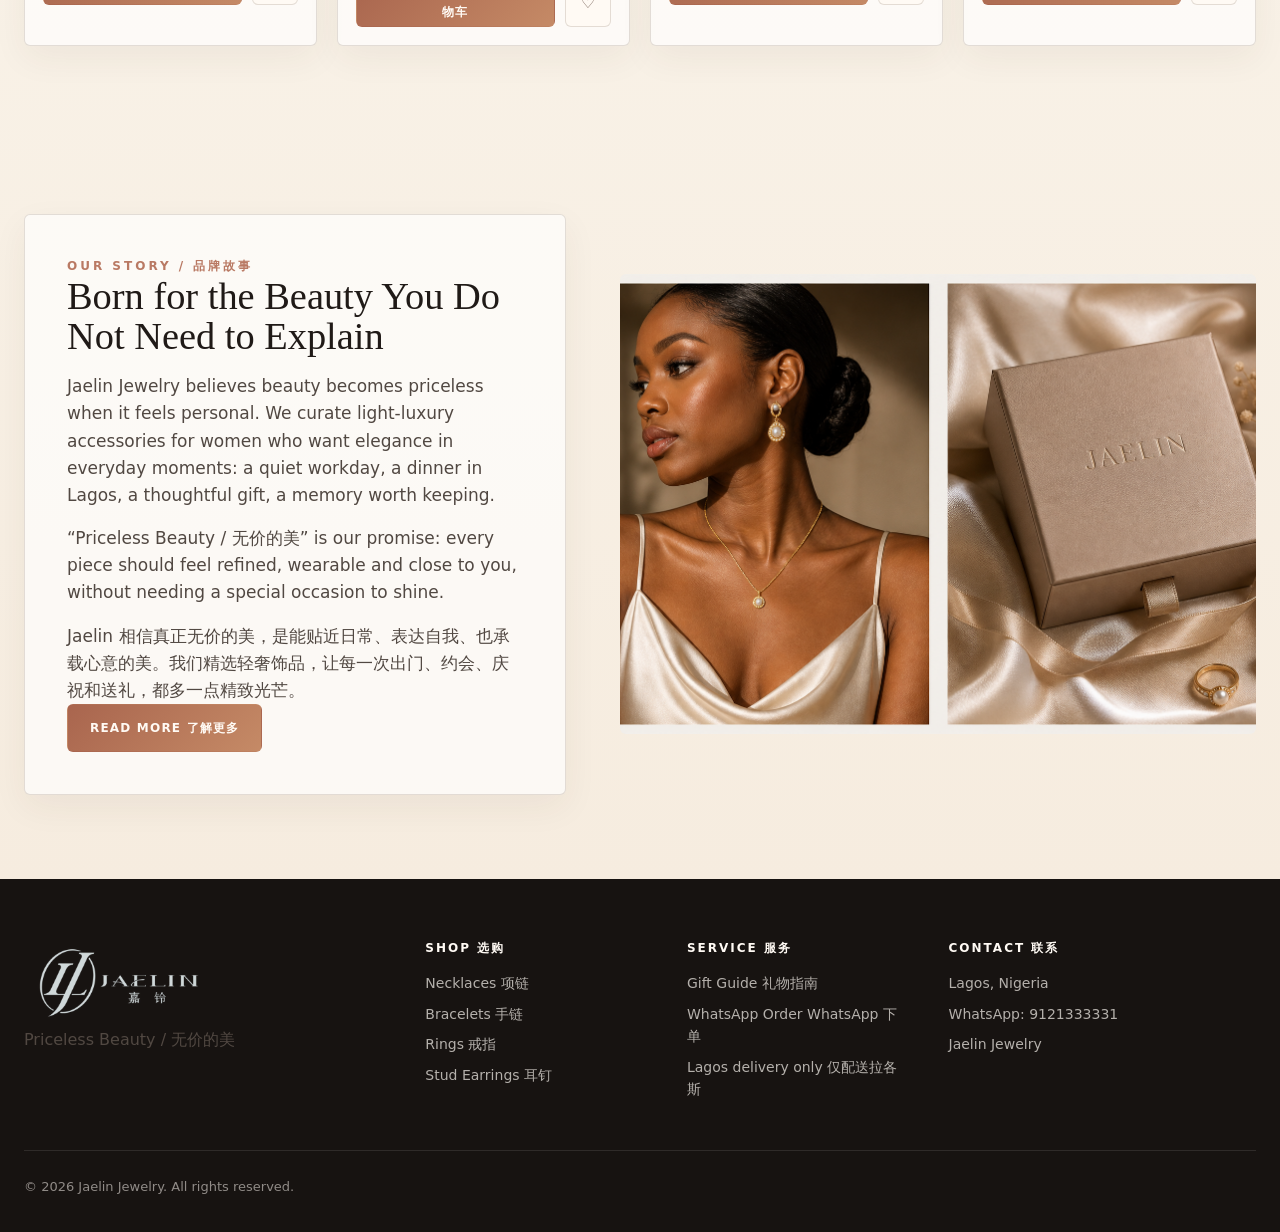
==== commit 7b1ad72e: "Extract Jaelin Jewelry static site" ====
--- a/index.html
+++ b/index.html
@@ -3,1155 +3,73 @@
 <head>
   <meta charset="utf-8">
   <meta name="viewport" content="width=device-width, initial-scale=1">
-  <title>Jaelin Jewelry | Priceless Beauty</title>
-  <meta name="description" content="Jaelin Jewelry is a Lagos-based affordable luxury jewelry brand for everyday elegance and thoughtful gifts.">
-  <style>
-    :root {
-      --ivory: #fbf7ef;
-      --cream: #f4eadc;
-      --silk: #ead8c2;
-      --champagne: #c39755;
-      --rose: #b97963;
-      --cocoa: #3b2b24;
-      --espresso: #201a17;
-      --clay: #a86650;
-      --mist: rgba(255, 250, 243, .78);
-      --line: rgba(86, 61, 47, .16);
-      --shadow: 0 22px 60px rgba(64, 42, 30, .13);
-      --radius: 6px;
-      --serif: Georgia, "Times New Roman", serif;
-      --sans: Inter, ui-sans-serif, system-ui, -apple-system, BlinkMacSystemFont, "Segoe UI", sans-serif;
-    }
-
-    * { box-sizing: border-box; }
-    html { scroll-behavior: smooth; }
-    body {
-      margin: 0;
-      overflow-x: hidden;
-      color: var(--espresso);
-      background:
-        radial-gradient(circle at 14% 8%, rgba(211, 180, 128, .22), transparent 28rem),
-        linear-gradient(180deg, #fffaf3 0%, #fbf7ef 44%, #f7efe5 100%);
-      font-family: var(--sans);
-      line-height: 1.6;
-    }
-
-    img { max-width: 100%; display: block; }
-    a { color: inherit; text-decoration: none; }
-    button, input, textarea { font: inherit; }
-    button { cursor: pointer; }
-
-    .container {
-      width: min(1320px, calc(100% - 56px));
-      margin: 0 auto;
-    }
-
-    .eyebrow {
-      color: var(--rose);
-      font-size: 12px;
-      letter-spacing: 3px;
-      text-transform: uppercase;
-      font-weight: 700;
-    }
-
-    h1, h2, h3 {
-      margin: 0;
-      font-family: var(--serif);
-      font-weight: 400;
-      line-height: 1.05;
-      color: var(--espresso);
-      letter-spacing: 0;
-    }
-
-    h1 { font-size: clamp(52px, 6vw, 104px); max-width: 680px; }
-    h2 { font-size: clamp(32px, 3vw, 52px); }
-    h3 { font-size: 26px; }
-    p { margin: 0; }
-
-    .btn {
-      position: relative;
-      display: inline-flex;
-      align-items: center;
-      justify-content: center;
-      gap: 10px;
-      min-height: 52px;
-      padding: 0 28px;
-      border: 1px solid rgba(154, 91, 67, .34);
-      border-radius: var(--radius);
-      background: rgba(255, 252, 247, .72);
-      color: var(--clay);
-      font-size: 12px;
-      font-weight: 800;
-      letter-spacing: 1.8px;
-      text-transform: uppercase;
-      overflow: hidden;
-      transition: transform .25s ease, border-color .25s ease, color .25s ease, background .25s ease;
-    }
-
-    .btn::after {
-      content: "";
-      position: absolute;
-      inset: 0;
-      transform: translateX(-120%) skewX(-18deg);
-      background: linear-gradient(90deg, transparent, rgba(255,255,255,.42), transparent);
-      transition: transform .65s ease;
-    }
-
-    .btn:hover { transform: translateY(-2px); border-color: rgba(195,151,85,.66); color: var(--espresso); }
-    .btn:hover::after { transform: translateX(120%) skewX(-18deg); }
-    .btn-primary { background: linear-gradient(135deg, #a9654e, #c58a66); color: #fffaf4; border-color: transparent; }
-    .btn-dark { background: var(--espresso); color: #fffaf4; border-color: var(--espresso); }
-
-    .site-header {
-      position: fixed;
-      z-index: 50;
-      top: 22px;
-      left: 0;
-      width: 100%;
-      transition: top .25s ease, background .25s ease, box-shadow .25s ease;
-    }
-
-    .nav-shell {
-      height: 104px;
-      display: flex;
-      align-items: center;
-      gap: 24px;
-      padding: 0 30px;
-      border: 1px solid rgba(255,255,255,.58);
-      border-radius: 10px;
-      background: rgba(255, 250, 243, .76);
-      backdrop-filter: blur(18px);
-      box-shadow: 0 14px 45px rgba(71, 45, 31, .08);
-    }
-
-    .site-header.scrolled { top: 10px; }
-    .site-header.scrolled .nav-shell { background: rgba(255, 250, 243, .9); box-shadow: var(--shadow); }
-
-    .brand {
-      width: 224px;
-      flex: 0 0 auto;
-      display: flex;
-      align-items: center;
-      line-height: 1;
-    }
-
-    .brand img {
-      width: 206px;
-      max-height: 74px;
-      object-fit: contain;
-      mix-blend-mode: multiply;
-    }
-
-    .desktop-nav {
-      flex: 1;
-      display: flex;
-      justify-content: center;
-      gap: 24px;
-      font-size: 13px;
-      color: #352c27;
-      white-space: nowrap;
-    }
-
-    .desktop-nav a {
-      position: relative;
-      padding: 10px 0;
-    }
-
-    .desktop-nav a::after {
-      content: "";
-      position: absolute;
-      left: 0;
-      bottom: 2px;
-      width: 100%;
-      height: 1px;
-      transform: scaleX(0);
-      transform-origin: right;
-      background: var(--champagne);
-      transition: transform .25s ease;
-    }
-
-    .desktop-nav a:hover::after { transform: scaleX(1); transform-origin: left; }
-
-    .nav-actions {
-      display: flex;
-      align-items: center;
-      gap: 18px;
-    }
-
-    .icon-btn {
-      width: 38px;
-      height: 38px;
-      border: 0;
-      border-radius: 999px;
-      background: transparent;
-      display: inline-grid;
-      place-items: center;
-      color: var(--espresso);
-      transition: background .2s ease, transform .2s ease;
-    }
-
-    .icon-btn:hover { background: rgba(177,117,86,.1); transform: translateY(-1px); }
-    .icon { width: 22px; height: 22px; stroke: currentColor; stroke-width: 1.55; fill: none; stroke-linecap: round; stroke-linejoin: round; }
-    .hamburger { display: none; }
-
-    .mobile-menu {
-      display: none;
-      position: fixed;
-      z-index: 49;
-      inset: 0 0 auto 0;
-      padding: 132px 28px 28px;
-      background: rgba(255, 250, 243, .96);
-      backdrop-filter: blur(20px);
-      transform: translateY(-105%);
-      transition: transform .32s ease;
-      box-shadow: var(--shadow);
-    }
-
-    .mobile-menu.open { transform: translateY(0); }
-    .mobile-menu a { display: block; padding: 16px 0; border-bottom: 1px solid var(--line); font-size: 16px; }
-
-    .hero {
-      position: relative;
-      min-height: 860px;
-      padding-top: 165px;
-      background-image:
-        linear-gradient(90deg, rgba(255,250,243,.86) 0%, rgba(255,250,243,.68) 30%, rgba(255,250,243,.08) 62%),
-        url("assets/hero-jewelry.png");
-      background-size: cover;
-      background-position: center;
-      overflow: hidden;
-    }
-
-    .hero::before, .hero::after {
-      content: "";
-      position: absolute;
-      width: 150px;
-      height: 150px;
-      border-radius: 50%;
-      pointer-events: none;
-      background: radial-gradient(circle, rgba(255,255,255,.55), rgba(210,157,78,.18) 36%, transparent 70%);
-      animation: floatGlow 8s ease-in-out infinite;
-    }
-
-    .hero::before { right: 22%; top: 22%; }
-    .hero::after { left: 6%; bottom: 13%; animation-delay: -3s; }
-
-    .hero-copy {
-      position: relative;
-      z-index: 1;
-      padding: 64px 0 82px;
-      max-width: 700px;
-    }
-
-    .hero-copy .eyebrow { margin-bottom: 28px; font-family: var(--serif); font-size: 18px; letter-spacing: 3px; text-transform: none; font-weight: 400; }
-    .hero-line { width: 82px; height: 1px; margin: 30px 0 25px; background: var(--clay); }
-    .hero-copy p { max-width: 400px; font-size: 19px; color: #3f3934; }
-    .hero-ctas { display: flex; gap: 18px; flex-wrap: wrap; margin-top: 38px; }
-
-    .scroll-cue {
-      position: absolute;
-      left: 50%;
-      bottom: 28px;
-      transform: translateX(-50%);
-      width: 28px;
-      height: 46px;
-      border: 1px solid rgba(87,61,46,.4);
-      border-radius: 999px;
-    }
-    .scroll-cue::after {
-      content: "";
-      position: absolute;
-      top: 9px;
-      left: 50%;
-      width: 4px;
-      height: 8px;
-      transform: translateX(-50%);
-      border-radius: 999px;
-      background: var(--clay);
-      animation: cue 1.8s ease-in-out infinite;
-    }
-
-    section { padding: 88px 0; }
-    .promise { background: linear-gradient(180deg, rgba(255,255,255,.82), rgba(255,250,243,.72)); }
-    .promise-grid {
-      display: grid;
-      grid-template-columns: repeat(4, 1fr);
-      gap: 0;
-      border-bottom: 1px solid transparent;
-    }
-
-    .promise-card {
-      min-height: 150px;
-      padding: 12px 44px;
-      text-align: center;
-      border-right: 1px solid var(--line);
-      transition: transform .25s ease;
-    }
-    .promise-card:last-child { border-right: 0; }
-    .promise-card:hover { transform: translateY(-6px); }
-    .promise-card .icon { width: 42px; height: 42px; margin: 0 auto 18px; color: var(--clay); }
-    .promise-card h4, .product-info h4 {
-      margin: 0 0 10px;
-      font-size: 12px;
-      letter-spacing: 2px;
-      text-transform: uppercase;
-      color: var(--espresso);
-    }
-    .promise-card p { color: #5a504a; font-size: 14px; }
-
-    .section-head {
-      display: flex;
-      justify-content: space-between;
-      align-items: end;
-      gap: 24px;
-      margin-bottom: 34px;
-    }
-    .section-head .eyebrow { margin-bottom: 12px; }
-    .view-all { display: inline-flex; align-items: center; gap: 18px; font-size: 12px; font-weight: 800; letter-spacing: 2px; text-transform: uppercase; }
-
-    .collection-grid {
-      display: grid;
-      grid-template-columns: repeat(5, 1fr);
-      gap: 10px;
-    }
-
-    .collection-card {
-      position: relative;
-      min-height: 390px;
-      overflow: hidden;
-      background: #ead9c5;
-      border: 1px solid rgba(195,151,85,.12);
-      transition: transform .28s ease, box-shadow .28s ease, border-color .28s ease;
-    }
-    .collection-card:hover { transform: translateY(-7px); box-shadow: var(--shadow); border-color: rgba(195,151,85,.48); }
-    .collection-card img { width: 100%; height: 290px; object-fit: cover; transition: transform .5s ease; }
-    .collection-card:hover img { transform: scale(1.045); }
-    .collection-card .copy { padding: 23px 26px 26px; background: rgba(251,247,239,.66); }
-    .collection-card h3 { margin-bottom: 8px; font-size: 28px; }
-    .text-link { display: inline-flex; gap: 8px; align-items: center; font-size: 14px; color: #3b2b24; }
-
-    .featured { padding-top: 48px; }
-    .product-grid {
-      display: grid;
-      grid-template-columns: repeat(4, 1fr);
-      gap: 20px;
-    }
-
-    .product-card {
-      position: relative;
-      overflow: hidden;
-      border-radius: var(--radius);
-      background: rgba(255,255,255,.72);
-      box-shadow: 0 12px 35px rgba(68,45,31,.07);
-      transition: transform .28s ease, box-shadow .28s ease;
-    }
-    .product-card:hover { transform: translateY(-8px); box-shadow: var(--shadow); }
-    .product-media {
-      position: relative;
-      height: 330px;
-      overflow: hidden;
-      background: var(--silk);
-      background-repeat: no-repeat;
-      background-size: 400% 200%;
-    }
-    .product-media img { display: none; }
-    .badge {
-      position: absolute;
-      top: 17px;
-      left: 17px;
-      z-index: 2;
-      padding: 6px 10px;
-      border-radius: 4px;
-      background: var(--clay);
-      color: #fffaf4;
-      font-size: 10px;
-      font-weight: 800;
-      letter-spacing: 1px;
-      text-transform: uppercase;
-    }
-    .quick-view {
-      position: absolute;
-      left: 18px;
-      right: 18px;
-      bottom: 18px;
-      min-height: 46px;
-      transform: translateY(18px);
-      opacity: 0;
-      border: 0;
-      border-radius: var(--radius);
-      background: rgba(32,26,23,.88);
-      color: #fffaf4;
-      font-size: 12px;
-      font-weight: 800;
-      letter-spacing: 1.6px;
-      text-transform: uppercase;
-      transition: opacity .25s ease, transform .25s ease;
-    }
-    .product-card:hover .quick-view { transform: translateY(0); opacity: 1; }
-    .product-info { padding: 20px 20px 18px; }
-    .product-info h4 { letter-spacing: 0; text-transform: none; font-size: 16px; font-weight: 600; }
-    .category { color: #7c675d; font-size: 13px; }
-    .price { margin-top: 7px; font-weight: 800; color: var(--espresso); }
-    .stars { display: flex; align-items: center; justify-content: space-between; margin-top: 12px; color: #d99429; font-size: 14px; }
-    .heart {
-      width: 34px;
-      height: 34px;
-      border: 1px solid rgba(80,60,50,.16);
-      border-radius: 999px;
-      background: #fffaf4;
-      color: #766258;
-      transition: transform .2s ease, color .2s ease, background .2s ease;
-    }
-    .heart.active { color: #b55952; background: #fff0eb; animation: pulse .32s ease; }
-    .product-actions {
-      display: grid;
-      grid-template-columns: 1fr 46px;
-      gap: 10px;
-      margin-top: 16px;
-      align-items: center;
-    }
-
-    .lookbook {
-      background: linear-gradient(180deg, rgba(255,250,243,.35), rgba(239,224,204,.42));
-    }
-    .look-grid { display: grid; grid-template-columns: repeat(3, 1fr); gap: 20px; }
-    .look-card { position: relative; min-height: 520px; overflow: hidden; border-radius: var(--radius); background: #d8bfa7; }
-    .look-card img { width: 100%; height: 100%; object-fit: cover; transition: transform .5s ease; }
-    .look-card:hover img { transform: scale(1.035); }
-    .look-card::after { content: ""; position: absolute; inset: 0; background: linear-gradient(180deg, transparent 36%, rgba(31,25,21,.72)); }
-    .look-card .copy { position: absolute; z-index: 1; left: 28px; right: 28px; bottom: 28px; color: #fffaf4; }
-    .look-card h3 { color: #fffaf4; margin-bottom: 8px; }
-    .look-card .text-link { margin-top: 18px; color: #fffaf4; }
-
-    .gift {
-      position: relative;
-      overflow: hidden;
-      background: #fbf6ee;
-    }
-    .gift-panel {
-      display: grid;
-      grid-template-columns: .9fr 1.1fr;
-      gap: 54px;
-      align-items: center;
-      padding: 64px;
-      border: 1px solid rgba(195,151,85,.22);
-      border-radius: var(--radius);
-      background:
-        radial-gradient(circle at 88% 15%, rgba(195,151,85,.14), transparent 17rem),
-        rgba(255,255,255,.5);
-      box-shadow: 0 20px 70px rgba(75, 47, 29, .08);
-    }
-    .gift-options { display: grid; grid-template-columns: repeat(2, 1fr); gap: 14px; }
-    .gift-chip {
-      padding: 24px;
-      border: 1px solid var(--line);
-      background: rgba(255,255,255,.56);
-      transition: transform .22s ease, border-color .22s ease;
-    }
-    .gift-chip:hover { transform: translateY(-4px); border-color: rgba(195,151,85,.5); }
-    .gift-chip strong { display: block; margin-bottom: 6px; font-family: var(--serif); font-size: 24px; font-weight: 400; }
-
-    .story-grid {
-      display: grid;
-      grid-template-columns: .76fr 1.24fr;
-      gap: 42px;
-      align-items: center;
-    }
-    .story-copy p { max-width: 480px; margin: 20px 0 28px; color: #514842; }
-    .story-media { display: grid; grid-template-columns: 1fr 1fr; gap: 10px; }
-    .story-media img { height: 470px; width: 100%; object-fit: cover; border-radius: var(--radius); }
-    .swatches { display: flex; gap: 12px; margin-top: 22px; }
-    .swatch { width: 52px; height: 52px; border-radius: 50%; border: 1px solid rgba(32,26,23,.12); box-shadow: inset 0 0 0 6px rgba(255,255,255,.4); }
-
-    .testimonials { background: linear-gradient(180deg, rgba(255,255,255,.4), rgba(255,250,243,.72)); }
-    .testimonial-grid { display: grid; grid-template-columns: repeat(3, 1fr); gap: 20px; }
-    .quote {
-      padding: 34px;
-      border: 1px solid var(--line);
-      border-radius: var(--radius);
-      background: rgba(255,255,255,.62);
-      box-shadow: 0 10px 30px rgba(68,45,31,.05);
-    }
-    .quote p { margin: 14px 0 22px; color: #4e443e; }
-    .quote strong { display: block; }
-    .quote span { color: #8a7669; font-size: 13px; }
-
-    .social-grid { display: grid; grid-template-columns: repeat(6, 1fr); gap: 10px; }
-    .social-tile { aspect-ratio: 1; overflow: hidden; border-radius: var(--radius); background: #ead8c2; }
-    .social-tile img { width: 100%; height: 100%; object-fit: cover; transition: transform .35s ease; }
-    .social-tile:hover img { transform: scale(1.06); }
-    .social-actions { margin-top: 28px; display: flex; gap: 14px; justify-content: center; flex-wrap: wrap; }
-
-    .contact {
-      padding-bottom: 104px;
-      background: linear-gradient(135deg, #2b211d, #564036);
-      color: #fffaf4;
-    }
-    .contact h2, .contact h3 { color: #fffaf4; }
-    .contact .eyebrow { color: #e7bea2; }
-    .contact-grid {
-      display: grid;
-      grid-template-columns: .8fr 1.2fr;
-      gap: 60px;
-      align-items: start;
-    }
-    .contact-copy p { max-width: 480px; margin: 22px 0 32px; color: rgba(255,250,244,.78); }
-    .contact-form {
-      display: grid;
-      gap: 16px;
-      padding: 34px;
-      border: 1px solid rgba(255,255,255,.16);
-      border-radius: var(--radius);
-      background: rgba(255,255,255,.08);
-      backdrop-filter: blur(12px);
-    }
-    .field { display: grid; gap: 8px; }
-    .field label { font-size: 12px; letter-spacing: 1.4px; text-transform: uppercase; color: rgba(255,250,244,.72); }
-    .field input, .field textarea {
-      width: 100%;
-      border: 1px solid rgba(255,255,255,.2);
-      border-radius: var(--radius);
-      background: rgba(255,255,255,.92);
-      color: var(--espresso);
-      padding: 15px 16px;
-      outline: 0;
-    }
-    .field textarea { min-height: 124px; resize: vertical; }
-    .form-note { min-height: 24px; color: #f1cfb6; }
-
-    .site-footer {
-      padding: 60px 0 34px;
-      background: #171311;
-      color: rgba(255,250,244,.78);
-    }
-    .footer-grid {
-      display: grid;
-      grid-template-columns: 1.3fr .8fr .8fr 1.1fr;
-      gap: 38px;
-      padding-bottom: 42px;
-      border-bottom: 1px solid rgba(255,255,255,.1);
-    }
-    .footer-logo strong { display: block; font-family: var(--serif); color: #fffaf4; font-size: 36px; font-weight: 400; letter-spacing: 7px; }
-    .footer-logo span { font-family: var(--serif); font-style: italic; }
-    .footer-col h4 { color: #fffaf4; margin: 0 0 14px; font-size: 12px; letter-spacing: 2px; text-transform: uppercase; }
-    .footer-col a, .footer-col p { display: block; margin: 8px 0; color: rgba(255,250,244,.68); font-size: 14px; }
-    .copyright { padding-top: 26px; font-size: 13px; color: rgba(255,250,244,.52); }
-
-    .modal, .toast {
-      position: fixed;
-      z-index: 100;
-      pointer-events: none;
-      opacity: 0;
-      transition: opacity .25s ease;
-    }
-    .modal { inset: 0; display: grid; place-items: center; padding: 24px; background: rgba(31,25,21,.5); }
-    .modal.open { pointer-events: auto; opacity: 1; }
-    .modal-card {
-      width: min(840px, 100%);
-      max-height: min(760px, calc(100vh - 48px));
-      overflow: auto;
-      display: grid;
-      grid-template-columns: 1fr 1fr;
-      gap: 0;
-      border-radius: 10px;
-      background: #fffaf4;
-      transform: scale(.96) translateY(16px);
-      transition: transform .25s ease;
-      box-shadow: 0 35px 90px rgba(0,0,0,.28);
-    }
-    .modal.open .modal-card { transform: scale(1) translateY(0); }
-    .modal-media {
-      min-height: 460px;
-      background: #ead8c2;
-      background-repeat: no-repeat;
-      background-size: 400% 200%;
-    }
-    .modal-media img { display: none; }
-    .modal-body { position: relative; padding: 38px; }
-    .modal-close { position: absolute; top: 18px; right: 18px; }
-    .modal-body h3 { margin: 12px 0; font-size: 38px; }
-    .detail-list { margin: 22px 0; padding: 18px 0; border-top: 1px solid var(--line); border-bottom: 1px solid var(--line); color: #584c45; }
-    .modal-actions { display: flex; flex-wrap: wrap; gap: 12px; }
-
-    .toast {
-      left: 50%;
-      bottom: 34px;
-      transform: translate(-50%, 16px);
-      padding: 15px 20px;
-      border-radius: 999px;
-      background: rgba(32,26,23,.94);
-      color: #fffaf4;
-      box-shadow: var(--shadow);
-    }
-    .toast.show { opacity: 1; transform: translate(-50%, 0); }
-
-    .bottom-cta {
-      display: none;
-      position: fixed;
-      z-index: 45;
-      left: 14px;
-      right: 14px;
-      bottom: 14px;
-      min-height: 56px;
-      border: 0;
-      border-radius: 999px;
-      background: linear-gradient(135deg, #a9654e, #c58a66);
-      color: #fffaf4;
-      font-weight: 800;
-      letter-spacing: 1.4px;
-      text-transform: uppercase;
-      box-shadow: 0 18px 42px rgba(70, 43, 31, .24);
-    }
-    .mobile-quick-nav {
-      display: none;
-      position: fixed;
-      z-index: 44;
-      left: 14px;
-      right: 14px;
-      bottom: 78px;
-      grid-template-columns: repeat(4, 1fr);
-      border: 1px solid rgba(255,255,255,.58);
-      border-radius: 999px;
-      background: rgba(255, 250, 243, .9);
-      backdrop-filter: blur(14px);
-      box-shadow: 0 14px 38px rgba(70,43,31,.12);
-      overflow: hidden;
-    }
-    .mobile-quick-nav a,
-    .mobile-quick-nav button {
-      min-height: 44px;
-      border: 0;
-      background: transparent;
-      color: var(--espresso);
-      display: grid;
-      place-items: center;
-      font-size: 11px;
-      font-weight: 800;
-      letter-spacing: 1px;
-      text-transform: uppercase;
-    }
-
-    .reveal { opacity: 0; transform: translateY(26px); transition: opacity .7s ease, transform .7s ease; }
-    .reveal.in { opacity: 1; transform: translateY(0); }
-
-    @keyframes floatGlow {
-      0%, 100% { transform: translate3d(0,0,0); opacity: .75; }
-      50% { transform: translate3d(18px,-20px,0); opacity: .38; }
-    }
-    @keyframes cue {
-      0% { transform: translate(-50%, 0); opacity: 1; }
-      70% { transform: translate(-50%, 15px); opacity: 0; }
-      100% { transform: translate(-50%, 0); opacity: 0; }
-    }
-    @keyframes pulse {
-      0%,100% { transform: scale(1); }
-      50% { transform: scale(1.18); }
-    }
-
-    @media (max-width: 1120px) {
-      .desktop-nav { display: none; }
-      .hamburger, .mobile-menu { display: block; }
-      .nav-shell { height: 88px; padding: 0 24px; justify-content: space-between; }
-      .brand { width: auto; }
-      .brand img { width: 176px; max-height: 62px; }
-      .nav-actions .icon-btn:not(.hamburger), .nav-actions .btn { display: none; }
-      .hero { min-height: 850px; padding-top: 122px; background-position: 58% center; }
-      .promise-grid { grid-template-columns: repeat(2, 1fr); }
-      .promise-card:nth-child(2) { border-right: 0; }
-      .collection-grid { grid-template-columns: repeat(3, 1fr); }
-      .product-grid { grid-template-columns: repeat(2, 1fr); }
-      .story-grid, .contact-grid, .gift-panel { grid-template-columns: 1fr; }
-      .social-grid { grid-template-columns: repeat(3, 1fr); }
-      .footer-grid { grid-template-columns: repeat(2, 1fr); }
-    }
-
-    @media (max-width: 720px) {
-      .container { width: min(100% - 32px, 560px); }
-      .site-header { top: 12px; }
-      .nav-shell { height: 76px; border-radius: 8px; padding: 0 16px; }
-      .brand img { width: 142px; max-height: 54px; }
-      .hero {
-        min-height: 780px;
-        padding-top: 90px;
-        background-image:
-          linear-gradient(180deg, rgba(255,250,243,.9) 0%, rgba(255,250,243,.74) 42%, rgba(255,250,243,.22) 100%),
-          url("assets/hero-jewelry.png");
-        background-position: 61% top;
-      }
-      .hero-copy { padding: 92px 0 70px; }
-      .hero-copy .eyebrow { font-size: 15px; margin-bottom: 18px; }
-      h1 { font-size: 48px; max-width: 340px; }
-      h2 { font-size: 34px; }
-      .hero-copy p { font-size: 16px; max-width: 310px; }
-      .hero-ctas { margin-top: 28px; gap: 10px; }
-      .btn { width: 100%; min-height: 50px; padding: 0 18px; }
-      section { padding: 62px 0; }
-      .section-head { align-items: start; flex-direction: column; margin-bottom: 26px; }
-      .promise-grid, .collection-grid, .product-grid, .look-grid, .testimonial-grid, .footer-grid { grid-template-columns: 1fr; }
-      .promise-card { border-right: 0; border-bottom: 1px solid var(--line); padding: 24px 18px; }
-      .collection-card { min-height: auto; }
-      .collection-card img, .product-media { height: 280px; }
-      .look-card { min-height: 390px; }
-      .gift-panel { padding: 28px; }
-      .gift-options { grid-template-columns: 1fr; }
-      .story-media { grid-template-columns: 1fr; }
-      .story-media img { height: 340px; }
-      .social-grid { grid-template-columns: repeat(2, 1fr); }
-      .contact-form { padding: 22px; }
-      .modal-card { grid-template-columns: 1fr; }
-      .modal-media { min-height: 280px; }
-      .modal-body { padding: 28px 22px 24px; }
-      .modal-body h3 { font-size: 30px; }
-      .bottom-cta { display: block; }
-      .mobile-quick-nav { display: grid; }
-      body { padding-bottom: 138px; }
-    }
-  </style>
+  <title>Jaelin Jewelry | Priceless Beauty 无价的美</title>
+  <meta name="description" content="Jaelin Jewelry is a Lagos light-luxury jewelry store for necklaces, bracelets, rings and stud earrings.">
+  <link rel="stylesheet" href="site-pages.css">
 </head>
 <body>
-  <header class="site-header" id="header">
-    <div class="container">
-      <div class="nav-shell">
-        <a class="brand" href="index.html#home" aria-label="Jaelin Jewelry Home">
-          <img src="assets/jaelin-logo.jpg" alt="Jaelin Jewelry logo">
-        </a>
-        <nav class="desktop-nav" aria-label="Primary navigation">
-          <a href="index.html#home">Home</a>
-          <a href="collection.html">Collection</a>
-          <a href="new-arrivals.html">New Arrivals</a>
-          <a href="collection.html#best-sellers">Best Sellers</a>
-          <a href="gift-guide.html">Gift Guide</a>
-          <a href="about.html">About</a>
-          <a href="contact.html">Contact</a>
-        </nav>
-        <div class="nav-actions">
-          <button class="icon-btn" aria-label="Search"><svg class="icon" viewBox="0 0 24 24"><circle cx="11" cy="11" r="7"></circle><path d="m16.5 16.5 4 4"></path></svg></button>
-          <button class="icon-btn js-wishlist" aria-label="Wishlist"><svg class="icon" viewBox="0 0 24 24"><path d="M20.8 5.8c-1.5-1.7-4.1-1.7-5.7 0L12 9l-3.1-3.2c-1.6-1.7-4.2-1.7-5.7 0-1.6 1.7-1.6 4.4 0 6.1L12 21l8.8-9.1c1.6-1.7 1.6-4.4 0-6.1z"></path></svg></button>
-          <button class="icon-btn" aria-label="Cart"><svg class="icon" viewBox="0 0 24 24"><path d="M6 8h14l-1.2 11H7.2L6 8z"></path><path d="M9 8a3 3 0 0 1 6 0"></path></svg></button>
-          <a class="btn btn-primary" href="collection.html">Shop Now</a>
-          <button class="icon-btn hamburger" id="menuToggle" aria-label="Open menu" aria-expanded="false"><svg class="icon" viewBox="0 0 24 24"><path d="M4 7h16M4 12h16M4 17h16"></path></svg></button>
-        </div>
-      </div>
-    </div>
-  </header>
-
-  <nav class="mobile-menu" id="mobileMenu" aria-label="Mobile navigation">
-    <a href="index.html#home">Home</a>
-    <a href="collection.html">Collection</a>
-    <a href="new-arrivals.html">New Arrivals</a>
-    <a href="collection.html#best-sellers">Best Sellers</a>
-    <a href="gift-guide.html">Gift Guide</a>
-    <a href="about.html">About</a>
-    <a href="contact.html">Contact</a>
-  </nav>
-
   <main>
-    <section class="hero" id="home">
+    <section class="hero">
       <div class="container">
-        <div class="hero-copy reveal">
-          <div class="eyebrow">Priceless Beauty</div>
-          <h1>Jewelry That Feels Like You</h1>
-          <div class="hero-line"></div>
-          <p>Affordable luxury pieces designed for everyday elegance.</p>
-          <div class="hero-ctas">
-            <a class="btn btn-primary" href="new-arrivals.html">Shop New Arrivals</a>
-            <a class="btn" href="collection.html">Explore Collection</a>
-          </div>
-        </div>
-      </div>
-      <a href="#promise" class="scroll-cue" aria-label="Scroll to brand promise"></a>
-    </section>
-
-    <section class="promise" id="promise">
-      <div class="container">
-        <div class="promise-grid reveal">
-          <article class="promise-card">
-            <svg class="icon" viewBox="0 0 24 24"><path d="M3 9h18l-9 11L3 9z"></path><path d="M7 4h10l4 5H3l4-5zM8 9l4 11 4-11"></path></svg>
-            <h4>Affordable Luxury</h4>
-            <p>Premium-looking pieces at friendly prices.</p>
-          </article>
-          <article class="promise-card">
-            <svg class="icon" viewBox="0 0 24 24"><path d="M20 12v8H4v-8M2 7h20v5H2z"></path><path d="M12 20V7M12 7H8.5a2.5 2.5 0 1 1 2.2-3.7L12 7zm0 0h3.5a2.5 2.5 0 1 0-2.2-3.7L12 7z"></path></svg>
-            <h4>Everyday Elegance</h4>
-            <p>Jewelry made for work, dates, parties and daily style.</p>
-          </article>
-          <article class="promise-card">
-            <svg class="icon" viewBox="0 0 24 24"><path d="M12 3 20 6v6c0 5-3.4 8-8 9-4.6-1-8-4-8-9V6l8-3z"></path><path d="m9 12 2 2 4-5"></path></svg>
-            <h4>Gift Ready</h4>
-            <p>Beautiful pieces perfect for birthdays and special moments.</p>
-          </article>
-          <article class="promise-card">
-            <svg class="icon" viewBox="0 0 24 24"><path d="M3 7h11v10H3zM14 10h3l4 4v3h-7z"></path><circle cx="7" cy="18" r="2"></circle><circle cx="17" cy="18" r="2"></circle></svg>
-            <h4>Lagos Style</h4>
-            <p>Designed for modern women who love confidence and detail.</p>
-          </article>
+        <div class="eyebrow">Priceless Beauty / 无价的美</div>
+        <h1>Jewelry That Feels Like You</h1>
+        <p>Light-luxury pieces selected for everyday elegance, meaningful gifting and polished Lagos style.<br>轻奢饰品，为日常优雅、礼物心意与拉各斯精致生活而选。</p>
+        <div class="hero-actions">
+          <a class="btn btn-primary" href="collection.html">Shop Products 选购产品</a>
+          <a class="btn" href="#story">Our Story 品牌故事</a>
         </div>
       </div>
     </section>
 
-    <section id="collection">
-      <div class="container">
-        <div class="section-head reveal">
-          <div>
-            <div class="eyebrow">Shop by Collection</div>
-            <h2>Find Your Signature Style</h2>
-          </div>
-          <a class="view-all" href="collection.html">Explore Pieces <span>→</span></a>
-        </div>
-        <div class="collection-grid reveal" id="collectionGrid"></div>
+    <section class="section tight">
+      <div class="container feature-row">
+        <div class="feature"><strong>Curated Quality 精选品质</strong><p>Crystal, pearl and plated finishes selected for daily shine.</p></div>
+        <div class="feature"><strong>Gift Ready 适合送礼</strong><p>Elegant styles for birthdays, dates and celebrations.</p></div>
+        <div class="feature"><strong>Fixed Price 统一价格</strong><p>Every listed piece is ₦38,888.</p></div>
+        <div class="feature"><strong>Lagos Delivery 拉各斯配送</strong><p>Orders are confirmed through WhatsApp.</p></div>
       </div>
     </section>
 
-    <section class="featured" id="featured">
+    <section class="section">
       <div class="container">
-        <div class="section-head reveal">
-          <div>
-            <div class="eyebrow">Featured Pieces</div>
-            <h2>Handpicked For You</h2>
-          </div>
-          <a class="view-all" href="collection.html#best-sellers">View All <span>→</span></a>
+        <div class="section-head">
+          <div><div class="eyebrow">Shop by Category / 按品类选购</div><h2>Find Your Signature Style</h2></div>
+          <a class="btn" href="collection.html">View All 查看全部</a>
         </div>
-        <div class="product-grid reveal" id="productGrid"></div>
-      </div>
-    </section>
-
-    <section class="lookbook" id="new">
-      <div class="container">
-        <div class="section-head reveal">
-          <div>
-            <div class="eyebrow">Lookbook</div>
-            <h2>Styled for Every Moment</h2>
-          </div>
-        </div>
-        <div class="look-grid reveal" id="lookGrid"></div>
-      </div>
-    </section>
-
-    <section class="gift" id="gift">
-      <div class="container">
-        <div class="gift-panel reveal">
-          <div>
-            <div class="eyebrow">Gift Guide</div>
-            <h2>Perfect Gifts, Beautiful Moments</h2>
-            <p style="margin:22px 0 30px; color:#514842; max-width:520px;">Jewelry is more than an accessory. It is a memory, a feeling, and a little sparkle she can keep.</p>
-            <a class="btn btn-primary" href="gift-guide.html">Find a Gift</a>
-          </div>
-          <div class="gift-options">
-            <div class="gift-chip"><strong>Birthday Gift</strong><p>Soft glow pieces for her newest chapter.</p></div>
-            <div class="gift-chip"><strong>Anniversary Gift</strong><p>Elegant keepsakes for beautiful moments.</p></div>
-            <div class="gift-chip"><strong>Bridesmaid Gift</strong><p>Polished pieces for the women beside you.</p></div>
-            <div class="gift-chip"><strong>Self-Love Gift</strong><p>A little luxury for everyday confidence.</p></div>
-          </div>
+        <div class="grid-4">
+          <a class="category-tile" href="collection.html#necklaces"><img src="assets/products/nec-01.jpg" alt="Necklaces"><div class="copy"><h3>Necklaces 项链</h3><p>Soft layers and pendants for daily polish.</p></div></a>
+          <a class="category-tile" href="collection.html#bracelets"><img src="assets/products/bra-01.jpg" alt="Bracelets"><div class="copy"><h3>Bracelets 手链</h3><p>Delicate shine for wrist styling.</p></div></a>
+          <a class="category-tile" href="collection.html#rings"><img src="assets/products/rin-01.jpg" alt="Rings"><div class="copy"><h3>Rings 戒指</h3><p>Statement details with refined sparkle.</p></div></a>
+          <a class="category-tile" href="collection.html#earrings"><img src="assets/products/ear-01.jpg" alt="Stud Earrings"><div class="copy"><h3>Stud Earrings 耳钉</h3><p>From subtle studs to graceful drops.</p></div></a>
         </div>
       </div>
     </section>
 
-    <section id="about">
+    <section class="section">
       <div class="container">
-        <div class="story-grid reveal">
-          <div class="story-copy">
-            <div class="eyebrow">Our Story</div>
-            <h2>Born in Lagos. Made for You.</h2>
-            <p>Jaelin Jewelry was created for women who love beauty, confidence and effortless elegance. Based in Lagos, we bring stylish, affordable and gift-ready jewelry pieces to modern women who want to shine in their own way.</p>
-            <a class="btn" href="about.html">Learn More About Us</a>
-            <div class="swatches" aria-label="Brand colors">
-              <span class="swatch" style="background:#c39755"></span>
-              <span class="swatch" style="background:#b97963"></span>
-              <span class="swatch" style="background:#fbf7ef"></span>
-              <span class="swatch" style="background:#3b2b24"></span>
-            </div>
-          </div>
-          <div class="story-media">
-            <img src="assets/story-sheet.png" alt="Modern woman wearing Jaelin Jewelry in Lagos" style="object-position:left center;">
-            <img src="assets/story-sheet.png" alt="Jaelin Jewelry gift packaging on silk" style="object-position:right center;">
-          </div>
+        <div class="section-head">
+          <div><div class="eyebrow">Featured Pieces / 精选款</div><h2>Two From Each Category</h2></div>
+          <p class="muted">Home shows only two pieces per category; the full edited collection is in Products.<br>首页每个品类只展示两款，其余款式放在产品页。</p>
         </div>
+        <div class="grid-4" data-products="home"></div>
       </div>
     </section>
 
-    <section class="testimonials">
-      <div class="container">
-        <div class="section-head reveal">
-          <div>
-            <div class="eyebrow">Customer Love</div>
-            <h2>Loved by Modern Women</h2>
-          </div>
+    <section class="section" id="story">
+      <div class="container split">
+        <div class="story-panel">
+          <div class="eyebrow">Our Story / 品牌故事</div>
+          <h2>Born for the Beauty You Do Not Need to Explain</h2>
+          <p>Jaelin Jewelry believes beauty becomes priceless when it feels personal. We curate light-luxury accessories for women who want elegance in everyday moments: a quiet workday, a dinner in Lagos, a thoughtful gift, a memory worth keeping.</p>
+          <p>“Priceless Beauty / 无价的美” is our promise: every piece should feel refined, wearable and close to you, without needing a special occasion to shine.</p>
+          <p>Jaelin 相信真正无价的美，是能贴近日常、表达自我、也承载心意的美。我们精选轻奢饰品，让每一次出门、约会、庆祝和送礼，都多一点精致光芒。</p>
+          <a class="btn btn-primary" href="about.html">Read More 了解更多</a>
         </div>
-        <div class="testimonial-grid reveal">
-          <article class="quote"><div style="color:#d99429;">★★★★★</div><p>“Beautiful quality and very elegant. Perfect for everyday outfits.”</p><strong>Adaeze M.</strong><span>Lagos</span></article>
-          <article class="quote"><div style="color:#d99429;">★★★★★</div><p>“The packaging feels premium. I bought it as a gift and she loved it.”</p><strong>Tomi A.</strong><span>Lekki</span></article>
-          <article class="quote"><div style="color:#d99429;">★★★★★</div><p>“Stylish, affordable and easy to match with my clothes.”</p><strong>Ruth O.</strong><span>Ikeja</span></article>
-        </div>
-      </div>
-    </section>
-
-    <section>
-      <div class="container">
-        <div class="section-head reveal">
-          <div>
-            <div class="eyebrow">Follow the Glow</div>
-            <h2>New Drops, Styling Ideas and Gift Inspiration</h2>
-          </div>
-        </div>
-        <div class="social-grid reveal" id="socialGrid"></div>
-        <div class="social-actions reveal">
-          <button class="btn btn-primary js-social">Follow on Instagram</button>
-          <button class="btn js-whatsapp">Chat on WhatsApp</button>
-        </div>
-      </div>
-    </section>
-
-    <section class="contact" id="contact">
-      <div class="container">
-        <div class="contact-grid reveal">
-          <div class="contact-copy">
-            <div class="eyebrow">Ready to Shine?</div>
-            <h2>Choose Your Favorite Piece</h2>
-            <p>Contact us to order, reserve a piece, or ask for styling advice. The Jaelin team will help you find something that feels beautifully yours.</p>
-            <div class="hero-ctas">
-              <a class="btn btn-primary" href="collection.html">Shop Collection</a>
-              <button class="btn js-whatsapp">Chat on WhatsApp</button>
-            </div>
-          </div>
-          <form class="contact-form" id="contactForm" novalidate>
-            <div class="field"><label for="name">Name</label><input id="name" name="name" autocomplete="name" required></div>
-            <div class="field"><label for="phone">Phone / WhatsApp</label><input id="phone" name="phone" autocomplete="tel" required></div>
-            <div class="field"><label for="product">Interested Product</label><input id="product" name="product" placeholder="Luna Pearl Necklace" required></div>
-            <div class="field"><label for="message">Message</label><textarea id="message" name="message" required></textarea></div>
-            <button class="btn btn-primary" type="submit">Send Inquiry</button>
-            <p class="form-note" id="formNote"></p>
-          </form>
-        </div>
+        <div class="story-media" aria-label="Jaelin Jewelry story imagery"></div>
       </div>
     </section>
   </main>
-
-  <footer class="site-footer">
-    <div class="container">
-      <div class="footer-grid">
-        <div class="footer-logo"><strong>JAELIN</strong><span>Priceless Beauty</span></div>
-        <div class="footer-col"><h4>Quick Links</h4><a href="collection.html">Collection</a><a href="new-arrivals.html">New Arrivals</a><a href="collection.html#best-sellers">Best Sellers</a><a href="gift-guide.html">Gift Guide</a><a href="about.html">About</a><a href="contact.html">Contact</a></div>
-        <div class="footer-col"><h4>Categories</h4><a href="collection.html#earrings">Earrings</a><a href="collection.html#necklaces">Necklaces</a><a href="collection.html#bracelets">Bracelets</a><a href="collection.html#rings">Rings</a><a href="collection.html#bangles">Bangles</a></div>
-        <div class="footer-col"><h4>Contact</h4><p>Lagos, Nigeria</p><p>WhatsApp: +234 XXX XXX XXXX</p><p>Instagram: @jaelin.jewelry</p><p>Email: hello@jaelinjewelry.com</p></div>
-      </div>
-      <div class="copyright">© 2026 Jaelin Jewelry. All rights reserved.</div>
-    </div>
-  </footer>
-
-  <div class="modal" id="modal" aria-hidden="true" role="dialog" aria-modal="true">
-    <div class="modal-card">
-      <div class="modal-media"><img id="modalImage" src="assets/product-sheet.png" alt=""></div>
-      <div class="modal-body">
-        <button class="icon-btn modal-close" id="modalClose" aria-label="Close"><svg class="icon" viewBox="0 0 24 24"><path d="M6 6l12 12M18 6 6 18"></path></svg></button>
-        <div class="eyebrow" id="modalTag">New</div>
-        <h3 id="modalTitle">Aurora Stud Earrings</h3>
-        <p class="category" id="modalCategory">Earrings</p>
-        <p class="price" id="modalPrice">From ₦18,000</p>
-        <div class="detail-list">
-          <p id="modalDesc">A soft-glow piece designed for elegant everyday styling.</p>
-          <p><strong>Scenes:</strong> Daily Wear / Gift / Party / Office</p>
-          <p><strong>Material:</strong> Premium alloy, gold-tone finish, pearl-inspired detail</p>
-        </div>
-        <div class="modal-actions">
-          <button class="btn btn-primary js-modal-wishlist">Add to Wishlist</button>
-          <button class="btn js-whatsapp">Chat to Order</button>
-        </div>
-      </div>
-    </div>
-  </div>
-
-  <div class="toast" id="toast">Added to wishlist</div>
-  <nav class="mobile-quick-nav" aria-label="Mobile quick navigation">
-    <a href="index.html#home">Home</a>
-    <a href="collection.html">Collection</a>
-    <button class="js-wishlist" type="button">Wishlist</button>
-    <button class="js-whatsapp" type="button">Cart</button>
-  </nav>
-  <button class="bottom-cta js-whatsapp">Chat to Order</button>
-
-  <script>
-    const image = (src, pos) => ({ src, pos });
-    const collections = [
-      { name: "Earrings", text: "Elegant studs and statement earrings.", img: image("assets/category-sheet.png", "0% center") },
-      { name: "Necklaces", text: "Minimal chains and eye-catching pendants.", img: image("assets/category-sheet.png", "25% center") },
-      { name: "Bracelets", text: "Delicate pieces for everyday layering.", img: image("assets/category-sheet.png", "50% center") },
-      { name: "Rings", text: "Modern rings for every mood and moment.", img: image("assets/category-sheet.png", "75% center") },
-      { name: "Bangles", text: "Stylish bangles with a soft luxury touch.", img: image("assets/category-sheet.png", "100% center") }
-    ];
-
-    const products = [
-      ["Aurora Stud Earrings", "Earrings", "From ₦18,000", "New", "assets/product-sheet.png", "0% 0%"],
-      ["Luna Pearl Necklace", "Necklaces", "From ₦25,000", "Best Seller", "assets/product-sheet.png", "33.333% 0%"],
-      ["Golden Muse Bracelet", "Bracelets", "From ₦32,000", "Gift Pick", "assets/product-sheet.png", "66.666% 100%"],
-      ["Bella Rose Ring", "Rings", "From ₦22,000", "New", "assets/product-sheet.png", "33.333% 100%"],
-      ["Classic Glow Bangles", "Bangles", "From ₦28,000", "Best Seller", "assets/product-sheet.png", "0% 100%"],
-      ["Celeste Drop Earrings", "Earrings", "From ₦24,000", "Gift Pick", "assets/product-sheet.png", "100% 100%"],
-      ["Grace Layered Necklace", "Necklaces", "From ₦30,000", "New", "assets/product-sheet.png", "33.333% 0%"],
-      ["Amara Charm Bracelet", "Bracelets", "From ₦20,000", "Gift Pick", "assets/product-sheet.png", "66.666% 100%"]
-    ].map(([name, category, price, tag, src, pos]) => ({ name, category, price, tag, src, pos, desc: `${name} brings a refined soft glow to daily styling, thoughtful gifting, and Lagos nights out.` }));
-
-    const looks = [
-      ["Office Elegance", "Simple pieces for a polished workday look.", "assets/lookbook-sheet.png", "0% center"],
-      ["Date Night Glow", "Soft gold details for romantic evenings.", "assets/lookbook-sheet.png", "50% center"],
-      ["Weekend Chic", "Easy layering for brunch, shopping and casual days.", "assets/lookbook-sheet.png", "100% center"]
-    ];
-
-    const byId = (id) => document.getElementById(id);
-    const toast = byId("toast");
-
-    function showToast(message) {
-      toast.textContent = message;
-      toast.classList.add("show");
-      clearTimeout(showToast.timer);
-      showToast.timer = setTimeout(() => toast.classList.remove("show"), 2400);
-    }
-
-    function makeImg(src, pos, alt) {
-      const img = document.createElement("img");
-      img.src = src;
-      img.alt = alt;
-      img.style.objectPosition = pos;
-      return img;
-    }
-
-    const collectionGrid = byId("collectionGrid");
-    collections.forEach((item) => {
-      const card = document.createElement("article");
-      card.className = "collection-card";
-      card.append(makeImg(item.img.src, item.img.pos, item.name));
-      card.insertAdjacentHTML("beforeend", `<div class="copy"><h3>${item.name}</h3><p>${item.text}</p><a class="text-link" href="#featured">View Collection →</a></div>`);
-      collectionGrid.append(card);
-    });
-
-    const productGrid = byId("productGrid");
-    products.forEach((item, index) => {
-      const card = document.createElement("article");
-      card.className = "product-card reveal";
-      card.innerHTML = `
-        <div class="product-media">
-          <span class="badge">${item.tag}</span>
-          <button class="quick-view" data-index="${index}">Quick View</button>
-        </div>
-        <div class="product-info">
-          <h4>${item.name}</h4>
-          <p class="category">${item.category}</p>
-          <p class="price">${item.price}</p>
-          <div class="stars"><span>★★★★★ <small>(${12 + index * 3})</small></span><button class="heart" aria-label="Add ${item.name} to wishlist">♡</button></div>
-          <div class="product-actions">
-            <button class="btn" data-index="${index}">View Details</button>
-            <button class="heart" aria-label="Add ${item.name} to wishlist">♡</button>
-          </div>
-        </div>`;
-      const media = card.querySelector(".product-media");
-      media.style.backgroundImage = `url("${item.src}")`;
-      media.style.backgroundPosition = item.pos;
-      productGrid.append(card);
-    });
-
-    const lookGrid = byId("lookGrid");
-    looks.forEach(([title, copy, src, pos]) => {
-      const card = document.createElement("article");
-      card.className = "look-card";
-      card.append(makeImg(src, pos, title));
-      card.insertAdjacentHTML("beforeend", `<div class="copy"><h3>${title}</h3><p>${copy}</p><a class="text-link" href="#featured">Shop the Look →</a></div>`);
-      lookGrid.append(card);
-    });
-
-    const socialGrid = byId("socialGrid");
-    ["0% 0%","33% 0%","66% 0%","0% 100%","33% 100%","100% 100%"].forEach((pos, index) => {
-      const tile = document.createElement("div");
-      tile.className = "social-tile";
-      tile.append(makeImg(index < 3 ? "assets/product-sheet.png" : "assets/lookbook-sheet.png", pos, "Jaelin Jewelry social post"));
-      socialGrid.append(tile);
-    });
-
-    function openModal(index) {
-      const item = products[index];
-      byId("modalTitle").textContent = item.name;
-      byId("modalCategory").textContent = item.category;
-      byId("modalPrice").textContent = item.price;
-      byId("modalTag").textContent = item.tag;
-      byId("modalDesc").textContent = item.desc;
-      const modalMedia = document.querySelector(".modal-media");
-      modalMedia.style.backgroundImage = `url("${item.src}")`;
-      modalMedia.style.backgroundPosition = item.pos;
-      const modalImage = byId("modalImage");
-      modalImage.alt = item.name;
-      byId("modal").classList.add("open");
-      byId("modal").setAttribute("aria-hidden", "false");
-      document.body.style.overflow = "hidden";
-    }
-
-    function closeModal() {
-      byId("modal").classList.remove("open");
-      byId("modal").setAttribute("aria-hidden", "true");
-      document.body.style.overflow = "";
-    }
-
-    document.addEventListener("click", (event) => {
-      const details = event.target.closest("[data-index]");
-      if (details) openModal(Number(details.dataset.index));
-
-      const heart = event.target.closest(".heart, .js-wishlist, .js-modal-wishlist");
-      if (heart) {
-        heart.classList.toggle("active");
-        if (heart.classList.contains("heart")) heart.textContent = heart.classList.contains("active") ? "♥" : "♡";
-        showToast("Added to wishlist");
-      }
-
-      if (event.target.closest(".js-whatsapp")) {
-        showToast("WhatsApp contact placeholder. Replace with real number later.");
-      }
-
-      if (event.target.closest(".js-social")) {
-        showToast("Instagram placeholder. Add your real profile link later.");
-      }
-    });
-
-    byId("modalClose").addEventListener("click", closeModal);
-    byId("modal").addEventListener("click", (event) => { if (event.target.id === "modal") closeModal(); });
-    document.addEventListener("keydown", (event) => { if (event.key === "Escape") closeModal(); });
-
-    const menuToggle = byId("menuToggle");
-    const mobileMenu = byId("mobileMenu");
-    menuToggle.addEventListener("click", () => {
-      const open = mobileMenu.classList.toggle("open");
-      menuToggle.setAttribute("aria-expanded", String(open));
-    });
-    mobileMenu.addEventListener("click", (event) => {
-      if (event.target.tagName === "A") {
-        mobileMenu.classList.remove("open");
-        menuToggle.setAttribute("aria-expanded", "false");
-      }
-    });
-
-    const header = byId("header");
-    window.addEventListener("scroll", () => header.classList.toggle("scrolled", window.scrollY > 20), { passive: true });
-
-    const observer = new IntersectionObserver((entries) => {
-      entries.forEach((entry) => {
-        if (entry.isIntersecting) {
-          entry.target.classList.add("in");
-          observer.unobserve(entry.target);
-        }
-      });
-    }, { threshold: .12 });
-    document.querySelectorAll(".reveal").forEach((node) => observer.observe(node));
-
-    byId("contactForm").addEventListener("submit", (event) => {
-      event.preventDefault();
-      const form = event.currentTarget;
-      const note = byId("formNote");
-      const missing = [...form.querySelectorAll("[required]")].filter((field) => !field.value.trim());
-      if (missing.length) {
-        note.textContent = "Please complete all fields before sending.";
-        missing[0].focus();
-        return;
-      }
-      note.textContent = "Thank you. Jaelin team will contact you soon.";
-      form.reset();
-      showToast("Inquiry sent");
-    });
-  </script>
+  <script src="product-data.js"></script>
+  <script src="site-pages.js"></script>
 </body>
 </html>
--- a/site-pages.css
+++ b/site-pages.css
@@ -0,0 +1,237 @@
+:root {
+  --ivory: #fbf7ef;
+  --cream: #f4eadc;
+  --silk: #ead8c2;
+  --champagne: #c39755;
+  --rose: #b97963;
+  --cocoa: #3b2b24;
+  --espresso: #201a17;
+  --clay: #a86650;
+  --line: rgba(86, 61, 47, .16);
+  --shadow: 0 22px 60px rgba(64, 42, 30, .13);
+  --radius: 6px;
+  --serif: Georgia, "Times New Roman", serif;
+  --sans: Inter, ui-sans-serif, system-ui, -apple-system, BlinkMacSystemFont, "Segoe UI", sans-serif;
+}
+
+* { box-sizing: border-box; }
+html { scroll-behavior: smooth; }
+body {
+  margin: 0;
+  overflow-x: hidden;
+  color: var(--espresso);
+  background:
+    radial-gradient(circle at 18% 4%, rgba(211, 180, 128, .18), transparent 26rem),
+    linear-gradient(180deg, #fffaf3 0%, #fbf7ef 50%, #f5eadc 100%);
+  font-family: var(--sans);
+  line-height: 1.6;
+}
+img { display: block; max-width: 100%; }
+a { color: inherit; text-decoration: none; }
+button, input, textarea { font: inherit; }
+button { cursor: pointer; }
+.container { width: min(1240px, calc(100% - 48px)); margin: 0 auto; }
+.eyebrow { color: var(--rose); font-size: 12px; letter-spacing: 3px; text-transform: uppercase; font-weight: 800; }
+h1, h2, h3 { margin: 0; font-family: var(--serif); font-weight: 400; line-height: 1.06; letter-spacing: 0; }
+h1 { font-size: clamp(46px, 6vw, 92px); max-width: 780px; }
+h2 { font-size: clamp(34px, 3vw, 54px); }
+h3 { font-size: 28px; }
+p { margin: 0; color: #514842; }
+
+.btn {
+  display: inline-flex;
+  align-items: center;
+  justify-content: center;
+  min-height: 48px;
+  padding: 0 22px;
+  border: 1px solid rgba(154, 91, 67, .34);
+  border-radius: var(--radius);
+  background: rgba(255, 252, 247, .72);
+  color: var(--clay);
+  font-size: 12px;
+  font-weight: 800;
+  letter-spacing: 1.2px;
+  text-transform: uppercase;
+  transition: transform .25s ease, border-color .25s ease, color .25s ease, background .25s ease;
+}
+.btn:hover { transform: translateY(-2px); border-color: rgba(195,151,85,.66); color: var(--espresso); }
+.btn-primary { background: linear-gradient(135deg, #a9654e, #c58a66); color: #fffaf4; border-color: transparent; }
+.btn-dark { background: var(--espresso); color: #fffaf4; border-color: var(--espresso); }
+
+.delivery-bar {
+  position: relative;
+  z-index: 60;
+  padding: 8px 16px;
+  background: #211a16;
+  color: rgba(255,250,244,.86);
+  text-align: center;
+  font-size: 13px;
+  letter-spacing: .2px;
+}
+
+.site-header { position: sticky; z-index: 50; top: 0; padding: 14px 0; background: rgba(255,250,243,.72); backdrop-filter: blur(18px); }
+.nav-shell {
+  min-height: 90px;
+  display: flex;
+  align-items: center;
+  gap: 24px;
+  padding: 0 28px;
+  border: 1px solid rgba(255,255,255,.58);
+  border-radius: 10px;
+  background: rgba(255, 250, 243, .84);
+  box-shadow: 0 14px 45px rgba(71, 45, 31, .08);
+}
+.brand { width: 212px; flex: 0 0 auto; display: flex; align-items: center; }
+.brand img {
+  width: 198px;
+  max-height: 70px;
+  object-fit: contain;
+  mix-blend-mode: darken;
+  filter: contrast(1.08);
+}
+.desktop-nav { flex: 1; display: flex; justify-content: center; gap: 20px; font-size: 13px; white-space: nowrap; }
+.desktop-nav a { position: relative; padding: 10px 0; }
+.desktop-nav a::after { content: ""; position: absolute; left: 0; bottom: 2px; width: 100%; height: 1px; transform: scaleX(0); transform-origin: right; background: var(--champagne); transition: transform .25s ease; }
+.desktop-nav a:hover::after, .desktop-nav a.active::after { transform: scaleX(1); transform-origin: left; }
+.nav-actions { display: flex; align-items: center; gap: 10px; }
+.icon-btn { position: relative; width: 40px; height: 40px; border: 0; border-radius: 999px; background: transparent; display: inline-grid; place-items: center; color: var(--espresso); }
+.icon { width: 22px; height: 22px; stroke: currentColor; stroke-width: 1.55; fill: none; stroke-linecap: round; stroke-linejoin: round; }
+.count-badge { position: absolute; top: 0; right: -2px; min-width: 18px; height: 18px; padding: 0 5px; border-radius: 999px; background: var(--clay); color: #fff; font-size: 11px; line-height: 18px; }
+.hamburger { display: none; }
+.mobile-menu { display: none; position: fixed; z-index: 49; inset: 0 0 auto 0; padding: 126px 28px 28px; background: rgba(255,250,243,.96); backdrop-filter: blur(20px); transform: translateY(-105%); transition: transform .32s ease; box-shadow: var(--shadow); }
+.mobile-menu.open { transform: translateY(0); }
+.mobile-menu a { display: block; padding: 16px 0; border-bottom: 1px solid var(--line); }
+
+.hero {
+  min-height: 720px;
+  display: grid;
+  align-items: center;
+  background-image:
+    linear-gradient(90deg, rgba(255,250,243,.9), rgba(255,250,243,.62) 42%, rgba(255,250,243,.12)),
+    url("assets/hero-jewelry.png");
+  background-size: cover;
+  background-position: center;
+}
+.hero p, .page-hero p { max-width: 610px; margin: 22px 0 34px; font-size: 18px; }
+.hero-actions { display: flex; flex-wrap: wrap; gap: 14px; }
+.page-hero {
+  min-height: 500px;
+  display: grid;
+  align-items: end;
+  padding: 82px 0 72px;
+  background-image:
+    linear-gradient(90deg, rgba(255,250,243,.92), rgba(255,250,243,.64) 44%, rgba(255,250,243,.1)),
+    url("assets/hero-jewelry.png");
+  background-size: cover;
+  background-position: center;
+}
+
+.section { padding: 84px 0; }
+.section.tight { padding-top: 36px; }
+.section-head { display: flex; justify-content: space-between; align-items: end; gap: 24px; margin-bottom: 34px; }
+.section-head .eyebrow { margin-bottom: 12px; }
+.muted { color: #6c5d54; max-width: 680px; }
+.grid-4 { display: grid; grid-template-columns: repeat(4, 1fr); gap: 20px; }
+.grid-3 { display: grid; grid-template-columns: repeat(3, 1fr); gap: 20px; }
+.split { display: grid; grid-template-columns: .92fr 1.08fr; gap: 54px; align-items: center; }
+
+.category-tile, .product-card, .panel, .story-panel {
+  border: 1px solid var(--line);
+  border-radius: var(--radius);
+  background: rgba(255,255,255,.66);
+  box-shadow: 0 12px 35px rgba(68,45,31,.06);
+  overflow: hidden;
+}
+.category-tile { min-height: 330px; position: relative; display: grid; align-items: end; isolation: isolate; }
+.category-tile::after { content: ""; position: absolute; inset: 0; background: linear-gradient(180deg, transparent 35%, rgba(32,26,23,.62)); z-index: -1; }
+.category-tile img { position: absolute; inset: 0; z-index: -2; width: 100%; height: 100%; object-fit: cover; }
+.category-tile .copy { padding: 24px; color: #fffaf4; }
+.category-tile p, .category-tile h3 { color: #fffaf4; }
+
+.filters { display: flex; flex-wrap: wrap; gap: 10px; margin-bottom: 28px; }
+.filter-btn { border: 1px solid var(--line); border-radius: 999px; padding: 10px 16px; background: rgba(255,255,255,.64); color: var(--cocoa); font-weight: 800; }
+.filter-btn.active { background: var(--espresso); color: #fffaf4; border-color: var(--espresso); }
+
+.product-card { transition: transform .25s ease, box-shadow .25s ease; }
+.product-card:hover { transform: translateY(-6px); box-shadow: var(--shadow); }
+.product-media { display: block; background: #efe2d2; }
+.product-media img { width: 100%; aspect-ratio: 1 / 1.08; object-fit: cover; }
+.product-info { padding: 18px; }
+.product-category { color: var(--rose); font-size: 12px; font-weight: 800; text-transform: uppercase; letter-spacing: 1.4px; margin-bottom: 8px; }
+.product-info h3 { font-family: var(--sans); font-size: 16px; font-weight: 800; margin-bottom: 8px; line-height: 1.35; }
+.product-info h3 span { display: block; font-weight: 600; color: #6a5a50; }
+.product-info p { font-size: 14px; }
+.price { margin: 10px 0 14px; font-weight: 900; color: var(--espresso); font-size: 17px; }
+.badge { display: inline-flex; margin-bottom: 12px; padding: 6px 10px; border-radius: 4px; background: var(--clay); color: #fffaf4; font-size: 10px; font-weight: 800; letter-spacing: 1px; text-transform: uppercase; }
+.card-actions { display: grid; grid-template-columns: 1fr 46px; gap: 10px; }
+.heart { width: 46px; border: 1px solid var(--line); border-radius: var(--radius); background: #fffaf4; color: #766258; }
+.heart.active { color: #b55952; background: #fff0eb; }
+
+.story-panel { padding: 42px; }
+.story-panel p { margin-top: 16px; font-size: 17px; }
+.story-media { min-height: 460px; background: url("assets/story-sheet.png") center / cover; border-radius: var(--radius); }
+.feature-row { display: grid; grid-template-columns: repeat(4, 1fr); gap: 1px; border: 1px solid var(--line); background: var(--line); }
+.feature { padding: 28px; background: rgba(255,250,243,.78); text-align: center; }
+.feature strong { display: block; margin-bottom: 8px; letter-spacing: 1px; text-transform: uppercase; font-size: 12px; }
+
+.contact-form { display: grid; gap: 16px; padding: 34px; border-radius: var(--radius); background: rgba(255,255,255,.7); border: 1px solid var(--line); box-shadow: var(--shadow); }
+.field { display: grid; gap: 8px; }
+.field label { font-size: 12px; letter-spacing: 1.4px; text-transform: uppercase; color: #7b675b; font-weight: 800; }
+.field input, .field textarea { width: 100%; border: 1px solid var(--line); border-radius: var(--radius); background: #fffaf4; padding: 15px 16px; outline: 0; }
+.field textarea { min-height: 128px; resize: vertical; }
+
+.cart-drawer { position: fixed; z-index: 90; inset: 0; pointer-events: none; }
+.cart-drawer::before { content: ""; position: absolute; inset: 0; background: rgba(32,26,23,.36); opacity: 0; transition: opacity .25s ease; }
+.cart-drawer.open { pointer-events: auto; }
+.cart-drawer.open::before { opacity: 1; }
+.cart-panel { position: absolute; top: 0; right: 0; width: min(440px, 100%); height: 100%; display: flex; flex-direction: column; background: #fffaf3; box-shadow: var(--shadow); transform: translateX(105%); transition: transform .28s ease; }
+.cart-drawer.open .cart-panel { transform: translateX(0); }
+.cart-head, .cart-foot { padding: 22px; border-bottom: 1px solid var(--line); }
+.cart-foot { border-top: 1px solid var(--line); border-bottom: 0; margin-top: auto; }
+.cart-head { display: flex; justify-content: space-between; align-items: center; }
+.cart-head h3 { font-size: 28px; }
+.cart-items { padding: 18px; overflow: auto; display: grid; gap: 14px; }
+.cart-line { display: grid; grid-template-columns: 88px 1fr; gap: 14px; border: 1px solid var(--line); background: white; padding: 10px; border-radius: var(--radius); }
+.cart-line img { width: 88px; height: 98px; object-fit: cover; border-radius: 4px; }
+.cart-line h4 { margin: 0; font-size: 14px; }
+.cart-line p { font-size: 13px; }
+.qty { display: flex; flex-wrap: wrap; gap: 8px; margin-top: 8px; align-items: center; }
+.qty button { border: 1px solid var(--line); background: #fffaf4; border-radius: 4px; min-height: 30px; padding: 0 10px; }
+.cart-total { display: flex; justify-content: space-between; align-items: center; font-size: 18px; font-weight: 900; margin-bottom: 14px; }
+.cart-empty { text-align: center; padding: 40px 0; }
+
+.site-footer { padding: 60px 0 34px; background: #171311; color: rgba(255,250,244,.78); }
+.footer-grid { display: grid; grid-template-columns: 1.3fr .8fr .8fr 1.1fr; gap: 38px; padding-bottom: 42px; border-bottom: 1px solid rgba(255,255,255,.1); }
+.footer-logo img { width: 190px; filter: invert(1); opacity: .92; mix-blend-mode: screen; }
+.footer-col h4 { color: #fffaf4; margin: 0 0 14px; font-size: 12px; letter-spacing: 2px; text-transform: uppercase; }
+.footer-col a, .footer-col p { display: block; margin: 8px 0; color: rgba(255,250,244,.68); font-size: 14px; }
+.copyright { padding-top: 26px; font-size: 13px; color: rgba(255,250,244,.52); }
+.toast { position: fixed; z-index: 100; left: 50%; bottom: 28px; transform: translate(-50%, 16px); opacity: 0; pointer-events: none; padding: 15px 20px; border-radius: 999px; background: rgba(32,26,23,.94); color: #fffaf4; box-shadow: var(--shadow); transition: opacity .25s ease, transform .25s ease; }
+.toast.show { opacity: 1; transform: translate(-50%, 0); }
+
+@media (max-width: 1040px) {
+  .desktop-nav { display: none; }
+  .hamburger, .mobile-menu { display: block; }
+  .nav-shell { min-height: 78px; justify-content: space-between; }
+  .brand img { width: 164px; max-height: 60px; }
+  .nav-actions .btn { display: none; }
+  .grid-4, .feature-row { grid-template-columns: repeat(2, 1fr); }
+  .split, .footer-grid { grid-template-columns: 1fr; }
+}
+
+@media (max-width: 680px) {
+  .container { width: min(100% - 32px, 540px); }
+  .delivery-bar { font-size: 12px; }
+  .site-header { padding: 10px 0; }
+  .nav-shell { min-height: 70px; padding: 0 14px; }
+  .brand { width: 150px; }
+  .brand img { width: 140px; max-height: 52px; }
+  .nav-actions .icon-btn:not(.hamburger):not([data-open-cart]) { display: none; }
+  .hero { min-height: 620px; background-image: linear-gradient(180deg, rgba(255,250,243,.95), rgba(255,250,243,.78) 52%, rgba(255,250,243,.18)), url("assets/hero-jewelry.png"); background-position: 62% top; }
+  .page-hero { min-height: 460px; padding: 62px 0 52px; background-position: 62% top; }
+  .hero p, .page-hero p { font-size: 16px; }
+  .section { padding: 62px 0; }
+  .section-head { flex-direction: column; align-items: start; }
+  .grid-4, .grid-3, .feature-row { grid-template-columns: 1fr; }
+  .story-panel { padding: 28px; }
+}
